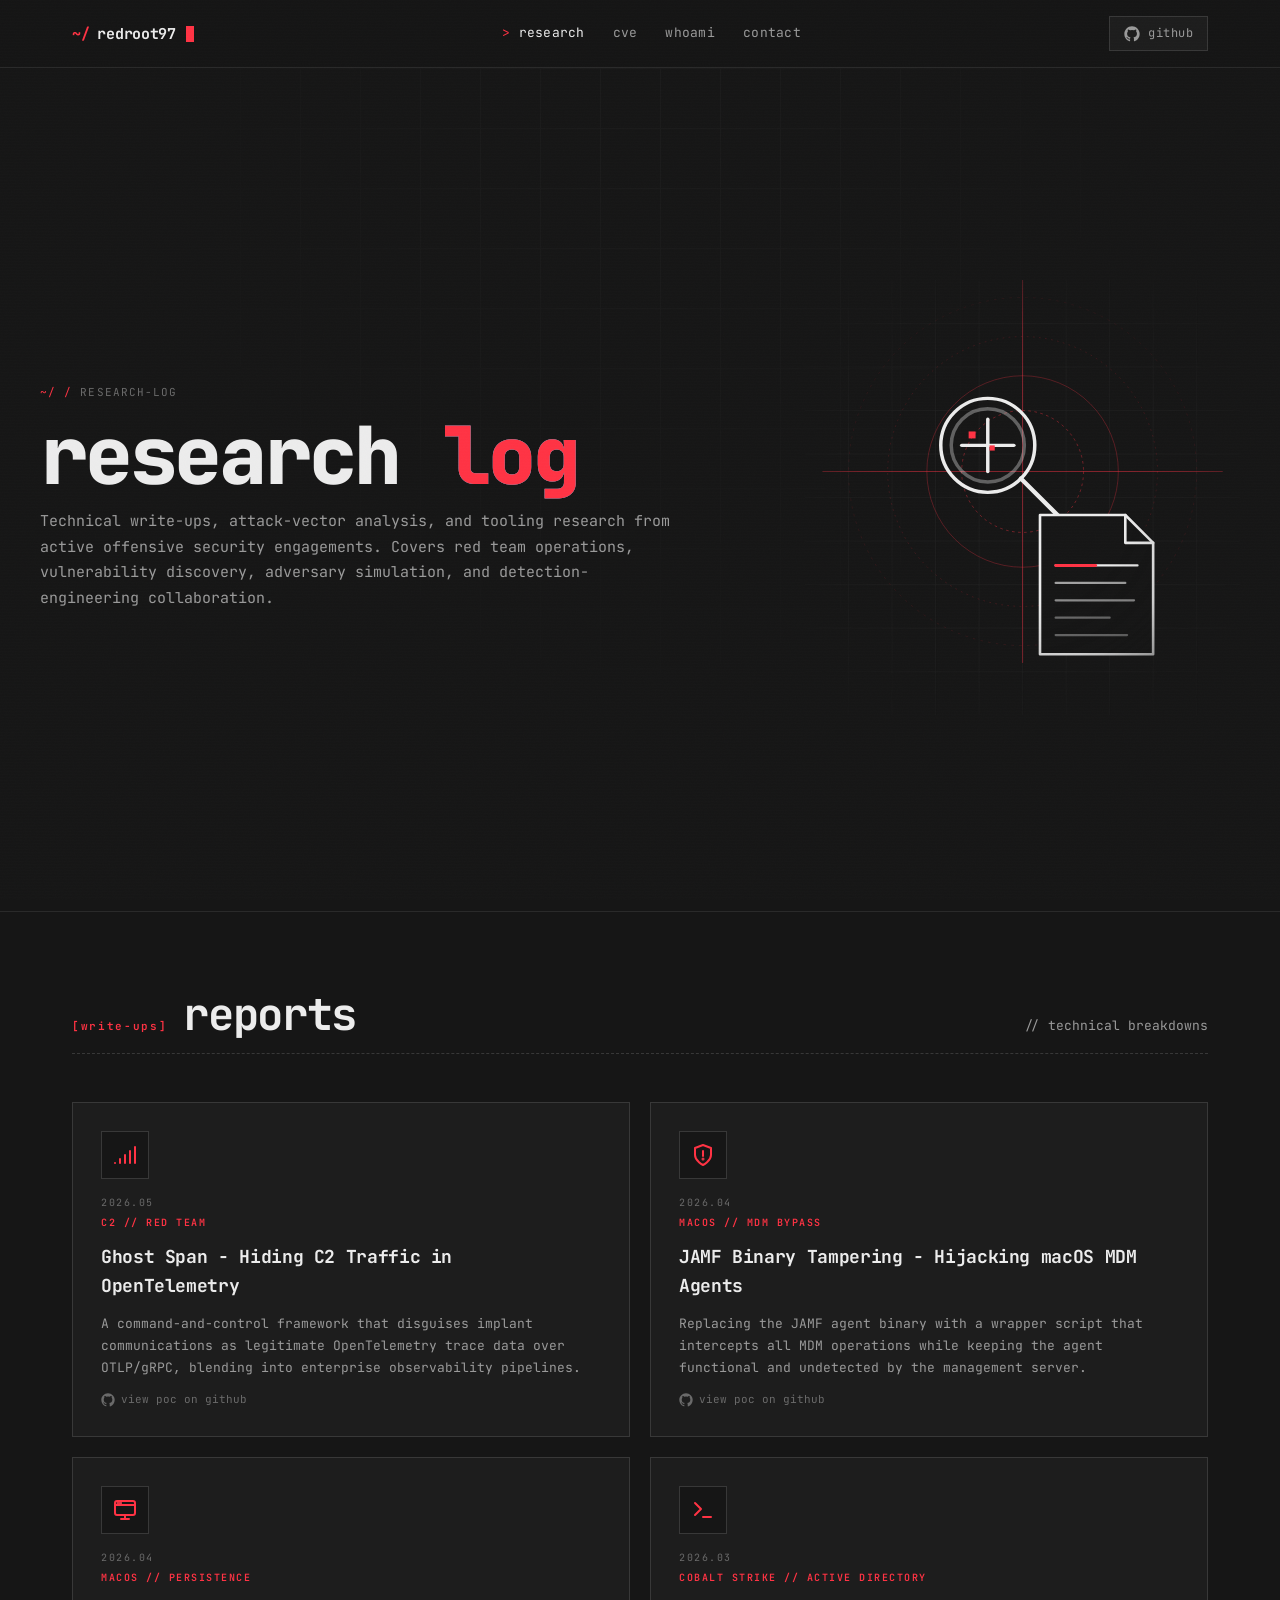
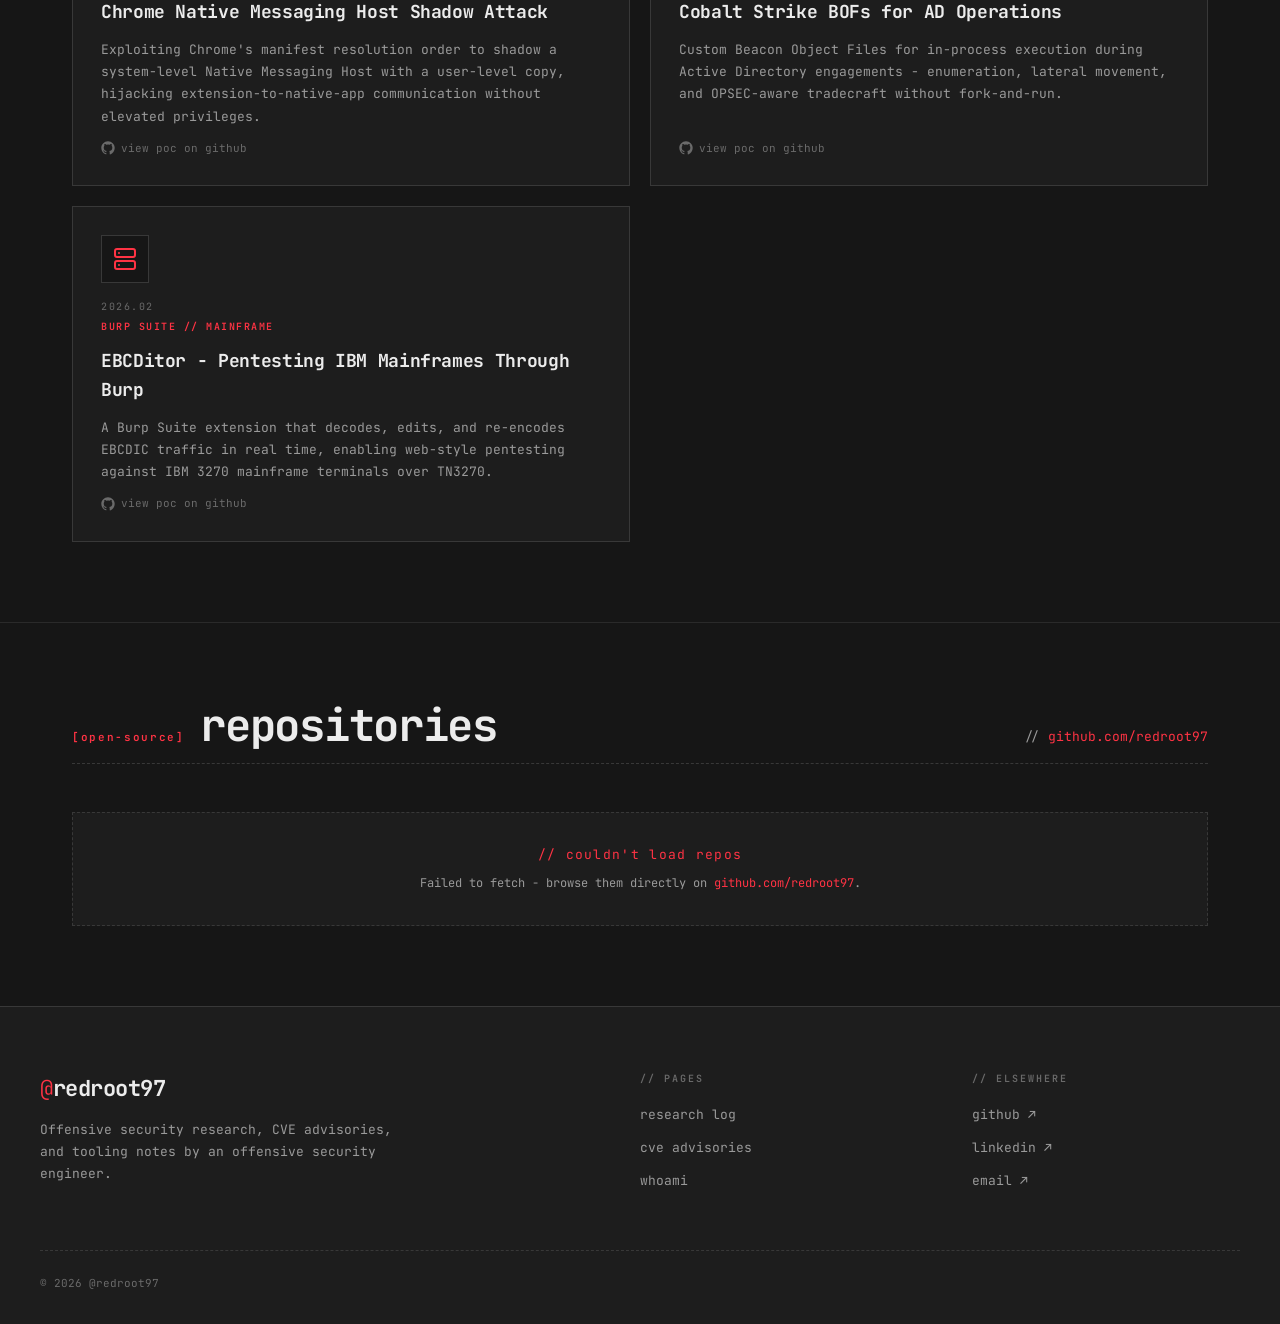
==== index.html @ 115f7398 "initial commit" ====
<!DOCTYPE html>
<html lang="en">
<head>
    <meta charset="UTF-8">
    <meta name="viewport" content="width=device-width, initial-scale=1.0">
    <meta name="description" content="Research log - offensive security write-ups, attack vectors, custom tools, and adversary-simulation notes by @redroot97.">
    <meta name="author" content="@redroot97">
    <meta property="og:title" content="@redroot97 // research log">
    <meta property="og:description" content="Offensive security research log - red team, AD, cloud, malware dev, tooling.">
    <meta property="og:type" content="website">
    <title>@redroot97 // research log</title>
    <link rel="stylesheet" href="css/style.css?v=20260514">
    <link rel="icon" type="image/svg+xml" href="data:image/svg+xml,<svg xmlns='http://www.w3.org/2000/svg' viewBox='0 0 100 100'><rect width='100' height='100' fill='%230a0a0a'/><text y='75' font-family='monospace' font-size='80' font-weight='800' fill='%23ff3344'>@</text></svg>">
</head>
<body>

<!-- NAV -->
<nav class="nav">
    <div class="nav-inner">
        <a href="index.html" class="nav-logo">
            <span class="prompt">~/</span>redroot97<span class="cursor"></span>
        </a>
        <ul class="nav-links">
            <li><a href="index.html" class="active">research</a></li>
            <li><a href="cves.html">cve</a></li>
            <li><a href="whoami.html">whoami</a></li>
            <li><a href="whoami.html#contact">contact</a></li>
        </ul>
        <a href="https://github.com/redroot97" target="_blank" rel="noopener" class="nav-github">
            <svg viewBox="0 0 24 24" width="16" height="16" fill="currentColor" aria-hidden="true"><path d="M12 .5C5.65.5.5 5.65.5 12c0 5.08 3.29 9.39 7.86 10.91.58.11.79-.25.79-.56 0-.27-.01-1.16-.02-2.11-3.2.7-3.88-1.36-3.88-1.36-.52-1.33-1.28-1.68-1.28-1.68-1.05-.72.08-.71.08-.71 1.16.08 1.77 1.19 1.77 1.19 1.03 1.77 2.71 1.26 3.37.96.1-.75.4-1.26.73-1.55-2.56-.29-5.25-1.28-5.25-5.7 0-1.26.45-2.29 1.19-3.1-.12-.29-.51-1.46.11-3.04 0 0 .97-.31 3.18 1.18a11 11 0 0 1 5.79 0c2.21-1.49 3.18-1.18 3.18-1.18.63 1.58.23 2.75.11 3.04.74.81 1.19 1.84 1.19 3.1 0 4.43-2.69 5.4-5.26 5.69.41.36.78 1.07.78 2.16 0 1.56-.01 2.81-.01 3.19 0 .31.21.68.8.56C20.21 21.39 23.5 17.08 23.5 12 23.5 5.65 18.35.5 12 .5z"/></svg>
            <span>github</span>
        </a>
    </div>
</nav>

<!-- HEADER -->
<div class="page-header page-header-split">
    <div class="page-header-grid-bg"></div>
    <div class="page-header-inner">
        <div class="page-header-text">
            <div class="page-breadcrumb">
                <a href="index.html">~/</a><span class="sep">/</span><span>research-log</span>
            </div>
            <h1 class="page-title">research <span class="glitch accent" data-text="log">log</span></h1>
            <p class="page-subtitle">
                Technical write-ups, attack-vector analysis, and tooling research from active offensive security engagements. Covers red team operations, vulnerability discovery, adversary simulation, and detection-engineering collaboration.
            </p>
        </div>

        <div class="research-art" aria-hidden="true">
            <svg class="research-art-svg" viewBox="0 0 500 500" preserveAspectRatio="xMidYMid meet" xmlns="http://www.w3.org/2000/svg">
                <g stroke="#383838" stroke-width="0.6" opacity="0.45">
                    <path d="M0 50 H500 M0 100 H500 M0 150 H500 M0 200 H500 M0 250 H500 M0 300 H500 M0 350 H500 M0 400 H500 M0 450 H500"/>
                    <path d="M50 0 V500 M100 0 V500 M150 0 V500 M200 0 V500 M250 0 V500 M300 0 V500 M350 0 V500 M400 0 V500 M450 0 V500"/>
                </g>

                <g transform="translate(250 220)">
                    <circle r="200" fill="none" stroke="#ff3344" stroke-opacity="0.14" stroke-width="0.9" stroke-dasharray="3 6"/>
                    <circle r="155" fill="none" stroke="#ff3344" stroke-opacity="0.22" stroke-width="0.9" stroke-dasharray="2 5"/>
                    <circle r="110" fill="none" stroke="#ff3344" stroke-opacity="0.36" stroke-width="0.9"/>
                    <circle r="70"  fill="none" stroke="#ff3344" stroke-opacity="0.5"  stroke-width="0.9" stroke-dasharray="3 4"/>

                    <line x1="-230" y1="0" x2="230" y2="0" stroke="#ff3344" stroke-opacity="0.55" stroke-width="1"/>
                    <line x1="0" y1="-220" x2="0" y2="220" stroke="#ff3344" stroke-opacity="0.55" stroke-width="1"/>
                </g>

                <g fill="none" stroke="#ececec" stroke-width="4" stroke-linecap="round" stroke-linejoin="round" transform="translate(150 130)">
                    <circle cx="60" cy="60" r="54"/>
                    <circle cx="60" cy="60" r="42" stroke-opacity="0.35"/>
                    <line x1="60" y1="30" x2="60" y2="90"/>
                    <line x1="30" y1="60" x2="90" y2="60"/>
                    <line x1="98" y1="98" x2="160" y2="160" stroke-width="5"/>
                    <g fill="#ff3344" stroke="none">
                        <rect x="38" y="44" width="8" height="8"/>
                        <rect x="62" y="60" width="6" height="6"/>
                    </g>
                </g>

                <g fill="#161616" stroke="#ececec" stroke-width="3" stroke-linejoin="round" stroke-linecap="round" transform="translate(270 270)">
                    <path d="M0 0 L0 160 L130 160 L130 32 L98 0 Z"/>
                    <path d="M98 0 L98 32 L130 32" fill="none"/>
                    <g stroke="#ececec" fill="none">
                        <line x1="18" y1="58" x2="112" y2="58" stroke-width="2.6"/>
                        <line x1="18" y1="78" x2="98" y2="78" stroke-width="2.6" stroke-opacity="0.65"/>
                        <line x1="18" y1="98" x2="108" y2="98" stroke-width="2.6" stroke-opacity="0.55"/>
                        <line x1="18" y1="118" x2="80" y2="118" stroke-width="2.6" stroke-opacity="0.4"/>
                        <line x1="18" y1="138" x2="100" y2="138" stroke-width="2.6" stroke-opacity="0.4"/>
                    </g>
                    <line x1="18" y1="58" x2="64" y2="58" stroke="#ff3344" stroke-width="3.2"/>
                </g>
            </svg>
        </div>
    </div>
</div>

<!-- REPORTS -->
<section>
    <div class="container">
        <div class="section-header">
            <span class="section-marker">[write-ups]</span>
            <h2 class="section-title">reports</h2>
            <span class="section-subtitle">// technical breakdowns</span>
        </div>

        <div class="research-cards" id="research-list">
            <!-- populated by js/research.js -->
        </div>
    </div>
</section>

<!-- OPEN SOURCE / REPOS -->
<section id="repos" style="border-bottom:none;">
    <div class="container">
        <div class="section-header">
            <span class="section-marker">[open-source]</span>
            <h2 class="section-title">repositories</h2>
            <span class="section-subtitle">// <a href="https://github.com/redroot97" target="_blank" rel="noopener" style="color:var(--accent);">github.com/redroot97</a></span>
        </div>

        <div class="grid grid-2" id="github-repos">
            <div class="repo-skeleton"></div>
            <div class="repo-skeleton"></div>
            <div class="repo-skeleton"></div>
            <div class="repo-skeleton"></div>
        </div>
    </div>
</section>

<!-- FOOTER -->
<footer>
    <div class="footer-inner">
        <div class="footer-brand">
            <h3><span class="at">@</span>redroot97</h3>
            <p>Offensive security research, CVE advisories, and tooling notes by an offensive security engineer.</p>
        </div>
        <div class="footer-col">
            <h4>// pages</h4>
            <ul>
                <li><a href="index.html">research log</a></li>
                <li><a href="cves.html">cve advisories</a></li>
                <li><a href="whoami.html">whoami</a></li>
            </ul>
        </div>
        <div class="footer-col">
            <h4>// elsewhere</h4>
            <ul>
                <li><a href="https://github.com/redroot97" target="_blank">github ↗</a></li>
                <li><a href="https://www.linkedin.com/in/redroot97" target="_blank">linkedin ↗</a></li>
                <li><a href="mailto:atredroot97@gmail.com">email ↗</a></li>
            </ul>
        </div>
    </div>
    <div class="footer-bottom">
        <div>© <span id="year"></span> @redroot97</div>
    </div>
</footer>

<script src="js/main.js"></script>
<script src="js/research.js"></script>
<script src="js/github.js"></script>
</body>
</html>
---- css/style.css ----
/* =========================================================
   @redroot97 - offensive security research lab
   Aesthetic: terminal brutalism, red phosphor, scanlines
   ========================================================= */

@import url('https://fonts.googleapis.com/css2?family=JetBrains+Mono:wght@300;400;500;600;700;800&family=Space+Mono:wght@400;700&family=VT323&display=swap');

:root {
    --bg: #161616;
    --bg-elevated: #1d1d1d;
    --bg-card: #232323;
    --border: #2a2a2a;
    --border-bright: #383838;
    --text: #ececec;
    --text-dim: #9a9a9a;
    --text-faint: #6a6a6a;
    --accent: #ff3344;
    --accent-soft: #c92a3a;
    --accent-glow: rgba(255, 51, 68, 0.4);
    --amber: #ffaa00;
    --green: #00ff88;
    --cyan: #00d9ff;
    --warning: #ffcc00;
    --critical: #ff0033;
    --high: #ff6633;
    --medium: #ffaa00;
    --low: #00cc66;
    --mono: 'JetBrains Mono', 'Space Mono', monospace;
    --display: 'VT323', monospace;
}

* {
    margin: 0;
    padding: 0;
    box-sizing: border-box;
}

html {
    scroll-behavior: smooth;
}

body {
    background: var(--bg);
    color: var(--text);
    font-family: var(--mono);
    font-size: 14px;
    line-height: 1.6;
    overflow-x: hidden;
    min-height: 100vh;
    position: relative;
}

/* CRT scanline overlay */
body::before {
    content: '';
    position: fixed;
    top: 0;
    left: 0;
    width: 100%;
    height: 100%;
    background: repeating-linear-gradient(
        0deg,
        rgba(0, 0, 0, 0) 0px,
        rgba(0, 0, 0, 0) 2px,
        rgba(255, 255, 255, 0.015) 3px,
        rgba(255, 255, 255, 0.015) 3px
    );
    pointer-events: none;
    z-index: 1000;
    mix-blend-mode: overlay;
}

/* Subtle noise/grain */
body::after {
    content: '';
    position: fixed;
    top: 0;
    left: 0;
    width: 100%;
    height: 100%;
    background-image: url("data:image/svg+xml,%3Csvg xmlns='http://www.w3.org/2000/svg' width='200' height='200'%3E%3Cfilter id='n'%3E%3CfeTurbulence type='fractalNoise' baseFrequency='0.85' numOctaves='4' stitchTiles='stitch'/%3E%3C/filter%3E%3Crect width='200' height='200' filter='url(%23n)' opacity='0.4'/%3E%3C/svg%3E");
    opacity: 0.04;
    pointer-events: none;
    z-index: 999;
}

a {
    color: var(--accent);
    text-decoration: none;
    transition: all 0.15s;
}

a:hover {
    color: var(--text);
    text-shadow: 0 0 10px var(--accent-glow);
}

/* =====================
   NAVIGATION
   ===================== */

.nav {
    position: sticky;
    top: 0;
    z-index: 100;
    background: rgba(22, 22, 22, 0.85);
    backdrop-filter: blur(12px);
    -webkit-backdrop-filter: blur(12px);
    border-bottom: 1px solid var(--border);
    padding: 0;
}

.nav-inner {
    max-width: 1200px;
    margin: 0 auto;
    padding: 16px 32px;
    display: flex;
    justify-content: space-between;
    align-items: center;
}

.nav-logo {
    font-family: var(--mono);
    font-weight: 700;
    font-size: 15px;
    letter-spacing: -0.02em;
    color: var(--text);
    display: flex;
    align-items: center;
    gap: 8px;
}

.nav-logo .prompt {
    color: var(--accent);
}

.nav-logo .cursor {
    display: inline-block;
    width: 8px;
    height: 16px;
    background: var(--accent);
    animation: blink 1s steps(2) infinite;
    margin-left: 2px;
    vertical-align: middle;
}

@keyframes blink {
    50% { opacity: 0; }
}

.nav-links {
    display: flex;
    gap: 28px;
    list-style: none;
    font-size: 13px;
}

.nav-links a {
    color: var(--text-dim);
    text-transform: lowercase;
    letter-spacing: 0.02em;
    position: relative;
    padding: 4px 0;
}

.nav-links a:hover,
.nav-links a.active {
    color: var(--text);
}

.nav-links a.active::before {
    content: '> ';
    color: var(--accent);
}

.nav-status {
    font-size: 11px;
    color: var(--text-faint);
    display: flex;
    align-items: center;
    gap: 6px;
}

.nav-github {
    display: inline-flex;
    align-items: center;
    gap: 8px;
    padding: 7px 14px;
    border: 1px solid var(--border-bright);
    background: var(--bg-elevated);
    color: var(--text-dim);
    font-family: var(--mono);
    font-size: 12px;
    letter-spacing: 0.04em;
    text-transform: lowercase;
    transition: all 0.15s;
}

.nav-github svg {
    transition: transform 0.2s;
}

.nav-github:hover {
    border-color: var(--accent);
    color: var(--text);
    background: var(--bg-card);
    box-shadow: 0 0 0 1px var(--accent), 0 0 18px var(--accent-glow);
    text-shadow: none;
}

.nav-github:hover svg {
    transform: rotate(-6deg) scale(1.05);
    color: var(--accent);
}

.status-dot {
    width: 6px;
    height: 6px;
    background: var(--green);
    border-radius: 50%;
    box-shadow: 0 0 8px var(--green);
    animation: pulse 2s infinite;
}

@keyframes pulse {
    0%, 100% { opacity: 1; }
    50% { opacity: 0.4; }
}

/* =====================
   LAYOUT
   ===================== */

.container {
    max-width: 1200px;
    margin: 0 auto;
    padding: 0 32px;
}

.container-narrow {
    max-width: 880px;
    margin: 0 auto;
    padding: 0 32px;
}

section {
    padding: 80px 0;
    border-bottom: 1px solid var(--border);
}

/* =====================
   HERO
   ===================== */

.hero {
    min-height: calc(100vh - 56px);
    display: flex;
    flex-direction: column;
    justify-content: center;
    position: relative;
    padding: 32px 32px 28px;
    border-bottom: 1px solid var(--border);
}

.hero-grid-bg {
    position: absolute;
    inset: 0;
    background-image:
        linear-gradient(var(--border) 1px, transparent 1px),
        linear-gradient(90deg, var(--border) 1px, transparent 1px);
    background-size: 60px 60px;
    opacity: 0.4;
    mask-image: radial-gradient(ellipse at center, black 30%, transparent 75%);
    -webkit-mask-image: radial-gradient(ellipse at center, black 30%, transparent 75%);
    pointer-events: none;
}

.hero-content {
    max-width: 1200px;
    margin: 0 auto;
    width: 100%;
    position: relative;
    z-index: 2;
}

.hero-meta {
    display: flex;
    gap: 16px;
    align-items: center;
    font-size: 11px;
    color: var(--text-faint);
    letter-spacing: 0.1em;
    text-transform: uppercase;
    margin-bottom: 32px;
}

.hero-meta-divider {
    width: 24px;
    height: 1px;
    background: var(--accent);
}

.hero-title {
    font-family: var(--mono);
    font-size: clamp(44px, 7.5vw, 96px);
    font-weight: 800;
    line-height: 0.95;
    letter-spacing: -0.04em;
    margin-bottom: 20px;
    color: var(--text);
    position: relative;
}

.hero-title .at {
    color: var(--accent);
    font-weight: 300;
}

.hero-title .glitch,
.page-title .glitch {
    position: relative;
    display: inline-block;
}

.hero-title .glitch::before,
.hero-title .glitch::after,
.page-title .glitch::before,
.page-title .glitch::after {
    content: attr(data-text);
    position: absolute;
    top: 0;
    left: 0;
    width: 100%;
    height: 100%;
}

.hero-title .glitch::before,
.page-title .glitch::before {
    color: var(--cyan);
    z-index: -1;
    animation: glitch-1 4s infinite;
}

.hero-title .glitch::after,
.page-title .glitch::after {
    color: var(--accent);
    z-index: -2;
    animation: glitch-2 4s infinite;
}

@keyframes glitch-1 {
    0%, 90%, 100% { transform: translate(0); opacity: 0; }
    92% { transform: translate(-2px, 1px); opacity: 0.7; }
    94% { transform: translate(2px, -1px); opacity: 0.7; }
    96% { transform: translate(-1px, -1px); opacity: 0.7; }
    98% { transform: translate(1px, 1px); opacity: 0.7; }
}

@keyframes glitch-2 {
    0%, 90%, 100% { transform: translate(0); opacity: 0; }
    93% { transform: translate(2px, -1px); opacity: 0.6; }
    95% { transform: translate(-2px, 1px); opacity: 0.6; }
    97% { transform: translate(1px, 2px); opacity: 0.6; }
}

.hero-subtitle {
    font-size: clamp(14px, 1.2vw, 16px);
    color: var(--text-dim);
    max-width: 620px;
    margin-bottom: 0;
    line-height: 1.65;
}

.hero-intro {
    display: grid;
    grid-template-columns: 1fr auto;
    gap: 40px;
    align-items: center;
    margin-bottom: 0;
}

.hero-intro-text {
    min-width: 0;
}

.hero-intro-text .hero-subtitle {
    margin-bottom: 0;
}

.hero-profile {
    display: flex;
    justify-content: flex-end;
    align-items: center;
}

.hero-profile-frame {
    position: relative;
    width: clamp(260px, 26vw, 340px);
    aspect-ratio: 2 / 3;
    background: transparent;
    overflow: visible;
    animation: profile-emerge 1.4s cubic-bezier(0.16, 1, 0.3, 1) both;
}

@keyframes profile-emerge {
    0%   { opacity: 0; transform: translateY(8px) scale(0.97); }
    100% { opacity: 1; transform: translateY(0)   scale(1); }
}

.hero-profile-svg {
    width: 100%;
    height: 100%;
    display: block;
    overflow: visible;
    filter: contrast(1.04) saturate(1.0);
}

.hero-subtitle .highlight {
    color: var(--text);
    background: linear-gradient(180deg, transparent 60%, var(--accent-glow) 60%);
    padding: 0 2px;
}

.hero-stats {
    display: grid;
    grid-template-columns: repeat(3, 1fr);
    gap: 0;
    border: 1px solid var(--border-bright);
    background: var(--bg-elevated);
    width: 100%;
    margin-top: 32px;
}

.hero-stat {
    padding: 14px 20px;
    border-right: 1px solid var(--border-bright);
}

.hero-stat:last-child {
    border-right: none;
}

.hero-stat-label {
    font-size: 10px;
    color: var(--text-faint);
    text-transform: uppercase;
    letter-spacing: 0.15em;
    margin-bottom: 8px;
}

.hero-stat-value {
    font-size: 24px;
    font-weight: 700;
    color: var(--text);
    line-height: 1;
}

.hero-stat-value .accent {
    color: var(--accent);
}

.hero-cta {
    display: flex;
    gap: 16px;
    margin-top: 48px;
    flex-wrap: wrap;
}

.btn {
    display: inline-flex;
    align-items: center;
    gap: 10px;
    padding: 14px 24px;
    border: 1px solid var(--border-bright);
    background: var(--bg-elevated);
    color: var(--text);
    font-family: var(--mono);
    font-size: 13px;
    font-weight: 500;
    text-transform: lowercase;
    letter-spacing: 0.02em;
    transition: all 0.2s;
    cursor: pointer;
}

.btn:hover {
    border-color: var(--accent);
    color: var(--text);
    background: var(--bg-card);
    box-shadow: 0 0 0 1px var(--accent), 0 0 24px var(--accent-glow);
    transform: translateY(-1px);
}

.btn-primary {
    background: var(--accent);
    color: var(--bg);
    border-color: var(--accent);
    font-weight: 600;
}

.btn-primary:hover {
    background: var(--text);
    color: var(--bg);
    border-color: var(--text);
}

.btn .arrow {
    transition: transform 0.2s;
}

.btn:hover .arrow {
    transform: translateX(4px);
}

/* =====================
   SECTION HEADERS
   ===================== */

.section-header {
    display: flex;
    align-items: baseline;
    gap: 16px;
    margin-bottom: 48px;
    padding-bottom: 16px;
    border-bottom: 1px dashed var(--border-bright);
}

.section-marker {
    font-family: var(--mono);
    font-size: 11px;
    color: var(--accent);
    letter-spacing: 0.15em;
    font-weight: 600;
}

.section-title {
    font-family: var(--mono);
    font-size: clamp(28px, 4vw, 44px);
    font-weight: 700;
    letter-spacing: -0.03em;
    color: var(--text);
    line-height: 1;
}

.section-subtitle {
    font-size: 13px;
    color: var(--text-dim);
    margin-left: auto;
    text-align: right;
}

/* =====================
   ABOUT / WHOAMI
   ===================== */

.whoami-grid {
    display: grid;
    grid-template-columns: 1fr 1fr;
    gap: 64px;
    align-items: start;
}

.whoami-text {
    font-size: 15px;
    line-height: 1.8;
    color: var(--text);
}

.whoami-text p {
    margin-bottom: 20px;
}

.whoami-text .accent {
    color: var(--accent);
}

.whoami-text strong {
    color: var(--text);
    font-weight: 600;
}

.terminal-card {
    background: var(--bg-elevated);
    border: 1px solid var(--border-bright);
    font-family: var(--mono);
    font-size: 13px;
    overflow: hidden;
}

.terminal-header {
    background: var(--bg-card);
    padding: 10px 16px;
    border-bottom: 1px solid var(--border-bright);
    display: flex;
    align-items: center;
    gap: 8px;
    font-size: 11px;
    color: var(--text-faint);
}

.terminal-dot {
    width: 10px;
    height: 10px;
    border-radius: 50%;
    background: var(--border-bright);
}

.terminal-dot.red { background: #ff5f56; }
.terminal-dot.yellow { background: #ffbd2e; }
.terminal-dot.green { background: #27c93f; }

.terminal-title {
    margin-left: 8px;
}

.terminal-body {
    padding: 20px;
    line-height: 1.8;
}

.terminal-line {
    color: var(--text);
    margin-bottom: 4px;
}

.terminal-line .prompt {
    color: var(--green);
}

.terminal-line .cmd {
    color: var(--cyan);
}

.terminal-line .output {
    color: var(--text-dim);
    padding-left: 0;
}

.terminal-line .key {
    color: var(--accent);
}

.terminal-line .val {
    color: var(--text);
}

.terminal-line-certs {
    white-space: nowrap;
    overflow: hidden;
    text-overflow: ellipsis;
    font-size: 12px;
    letter-spacing: -0.01em;
}

/* =====================
   CONTACT GRID + ICON PANEL
   ===================== */

.contact-grid {
    display: grid;
    grid-template-columns: minmax(0, 1fr) minmax(0, 1fr);
    gap: 24px;
    align-items: stretch;
}

.contact-grid > .terminal-card {
    display: flex;
    flex-direction: column;
}

.contact-grid > .terminal-card .terminal-body {
    flex: 1;
}

.contact-art {
    background: var(--bg-elevated);
    border: 1px solid var(--border-bright);
    padding: 12px;
    position: relative;
    overflow: hidden;
    display: flex;
    align-items: stretch;
    justify-content: stretch;
}

.contact-art::before {
    content: '';
    position: absolute;
    top: 0;
    left: 0;
    right: 0;
    height: 2px;
    background: linear-gradient(90deg, var(--accent), transparent);
    z-index: 2;
}

.contact-art-svg {
    width: 100%;
    height: 100%;
    display: block;
    min-height: 280px;
}

/* =====================
   CARDS / GRID
   ===================== */

.grid {
    display: grid;
    gap: 20px;
}

.grid-2 { grid-template-columns: repeat(2, 1fr); }
.grid-3 { grid-template-columns: repeat(3, 1fr); }

.card {
    background: var(--bg-elevated);
    border: 1px solid var(--border-bright);
    padding: 28px;
    transition: all 0.2s;
    position: relative;
    overflow: hidden;
    display: flex;
    flex-direction: column;
}

.card::before {
    content: '';
    position: absolute;
    top: 0;
    left: 0;
    height: 2px;
    width: 0;
    background: var(--accent);
    transition: width 0.3s;
}

.card:hover {
    border-color: var(--border-bright);
    background: var(--bg-card);
    transform: translateY(-2px);
}

.card:hover::before {
    width: 100%;
}

.card-tag {
    font-size: 10px;
    color: var(--accent);
    letter-spacing: 0.15em;
    text-transform: uppercase;
    font-weight: 600;
    margin-bottom: 12px;
}

.card-title {
    font-size: 18px;
    font-weight: 700;
    color: var(--text);
    margin-bottom: 12px;
    letter-spacing: -0.02em;
}

.card-desc {
    font-size: 13px;
    color: var(--text-dim);
    line-height: 1.7;
}

.card-meta {
    margin-top: auto;
    padding-top: 16px;
    border-top: 1px dashed var(--border-bright);
    display: flex;
    flex-wrap: wrap;
    gap: 6px 14px;
    font-size: 11px;
    color: var(--text-faint);
}

.card-desc {
    flex: 1;
}

/* =====================
   EXPERIENCE / TIMELINE
   ===================== */

.timeline {
    position: relative;
    padding-left: 32px;
}

.timeline::before {
    content: '';
    position: absolute;
    left: 8px;
    top: 8px;
    bottom: 8px;
    width: 1px;
    background: var(--border-bright);
}

.timeline-item {
    position: relative;
    padding-bottom: 48px;
}

.timeline-item:last-child {
    padding-bottom: 0;
}

.timeline-item::before {
    content: '';
    position: absolute;
    left: -32px;
    top: 6px;
    width: 16px;
    height: 16px;
    border: 2px solid var(--accent);
    background: var(--bg);
    border-radius: 50%;
    z-index: 2;
}

.timeline-item.current::before {
    background: var(--accent);
    box-shadow: 0 0 0 4px rgba(255, 51, 68, 0.2), 0 0 16px var(--accent-glow);
    animation: pulse-ring 2s infinite;
}

@keyframes pulse-ring {
    0%, 100% { box-shadow: 0 0 0 4px rgba(255, 51, 68, 0.2), 0 0 16px var(--accent-glow); }
    50% { box-shadow: 0 0 0 8px rgba(255, 51, 68, 0.1), 0 0 24px var(--accent-glow); }
}

.timeline-date {
    font-size: 11px;
    color: var(--text-faint);
    text-transform: uppercase;
    letter-spacing: 0.15em;
    margin-bottom: 6px;
}

.timeline-role {
    font-size: 20px;
    font-weight: 700;
    color: var(--text);
    margin-bottom: 4px;
    letter-spacing: -0.02em;
}

.timeline-company {
    font-size: 13px;
    color: var(--accent);
    margin-bottom: 16px;
    font-weight: 500;
}

.timeline-desc {
    font-size: 14px;
    color: var(--text-dim);
    line-height: 1.7;
}

.timeline-desc ul {
    list-style: none;
    padding: 0;
}

.timeline-desc li {
    padding-left: 16px;
    position: relative;
    margin-bottom: 8px;
}

.timeline-desc li::before {
    content: '▸';
    position: absolute;
    left: 0;
    color: var(--accent);
}

/* =====================
   SKILLS / TAGS
   ===================== */

.tag-cloud {
    display: flex;
    flex-wrap: wrap;
    gap: 8px;
    margin-top: 24px;
}

.tag {
    display: inline-block;
    padding: 6px 12px;
    border: 1px solid var(--border-bright);
    background: var(--bg-elevated);
    font-size: 11px;
    font-family: var(--mono);
    color: var(--text-dim);
    letter-spacing: 0.02em;
    transition: all 0.15s;
}

.tag:hover {
    border-color: var(--accent);
    color: var(--text);
    background: var(--bg-card);
}

.tag.cert {
    color: var(--amber);
    border-color: rgba(255, 170, 0, 0.3);
}

.tag.cert:hover {
    background: rgba(255, 170, 0, 0.08);
    border-color: var(--amber);
    color: var(--amber);
}

/* =====================
   CVE TABLE
   ===================== */

.cve-table {
    width: 100%;
    border-collapse: collapse;
    background: var(--bg-elevated);
    border: 1px solid var(--border-bright);
    font-family: var(--mono);
    font-size: 13px;
}

.cve-table th {
    text-align: left;
    padding: 14px 20px;
    background: var(--bg-card);
    border-bottom: 1px solid var(--border-bright);
    font-size: 10px;
    text-transform: uppercase;
    letter-spacing: 0.15em;
    color: var(--text-faint);
    font-weight: 600;
}

.cve-table td {
    padding: 18px 20px;
    border-bottom: 1px solid var(--border);
    vertical-align: top;
}

.cve-table tr:last-child td {
    border-bottom: none;
}

.cve-table tr:hover td {
    background: rgba(255, 51, 68, 0.03);
}

.cve-id {
    font-weight: 700;
    color: var(--accent);
    letter-spacing: 0.02em;
}

.cve-id a {
    color: inherit;
    border-bottom: 1px dashed transparent;
}

.cve-id a:hover {
    border-bottom-color: var(--accent);
}

.cve-product {
    color: var(--text);
    font-weight: 500;
}

.cve-vendor {
    color: var(--text-dim);
    font-size: 11px;
    margin-top: 2px;
}

.cve-type {
    color: var(--cyan);
    font-size: 11px;
}

.severity {
    display: inline-block;
    padding: 4px 8px;
    font-size: 10px;
    font-weight: 700;
    letter-spacing: 0.1em;
    text-transform: uppercase;
    border: 1px solid;
}

.severity.critical {
    color: var(--critical);
    border-color: var(--critical);
    background: rgba(255, 0, 51, 0.08);
}

.severity.high {
    color: var(--high);
    border-color: var(--high);
    background: rgba(255, 102, 51, 0.08);
}

.severity.medium {
    color: var(--medium);
    border-color: var(--medium);
    background: rgba(255, 170, 0, 0.08);
}

.severity.low {
    color: var(--low);
    border-color: var(--low);
    background: rgba(0, 204, 102, 0.08);
}

.cve-status {
    font-size: 11px;
    color: var(--text-dim);
    text-transform: uppercase;
    letter-spacing: 0.1em;
}

.cve-status.reserved { color: var(--amber); }
.cve-status.published { color: var(--green); }
.cve-status.disclosed { color: var(--green); }

/* CVE Summary panel */
.cve-summary {
    display: grid;
    grid-template-columns: repeat(3, 1fr);
    gap: 0;
    margin-bottom: 32px;
    border: 1px solid var(--border-bright);
    background: var(--bg-elevated);
}

.cve-summary-inline {
    margin-top: 32px;
    margin-bottom: 0;
    max-width: 640px;
}

.cve-summary-item {
    padding: 24px;
    border-right: 1px solid var(--border-bright);
    text-align: center;
}

.cve-summary-item:last-child {
    border-right: none;
}

.cve-summary-value {
    font-size: 36px;
    font-weight: 700;
    color: var(--text);
    line-height: 1;
    margin-bottom: 8px;
    font-family: var(--mono);
}

.cve-summary-value.critical { color: var(--critical); }
.cve-summary-value.high { color: var(--high); }
.cve-summary-value.accent { color: var(--accent); }

.cve-summary-label {
    font-size: 10px;
    color: var(--text-faint);
    text-transform: uppercase;
    letter-spacing: 0.15em;
}

.cve-summary-label-mixed {
    text-transform: none;
    letter-spacing: 0.05em;
    font-size: 11px;
}

.hero-stat-label-mixed {
    text-transform: none !important;
    letter-spacing: 0.05em !important;
    font-size: 11px !important;
}

/* =====================
   RESEARCH POSTS
   ===================== */

.research-list {
    display: grid;
    gap: 0;
    border-top: 1px solid var(--border);
}

.research-item {
    display: grid;
    grid-template-columns: 140px 1fr auto;
    gap: 32px;
    padding: 28px 0;
    border-bottom: 1px solid var(--border);
    align-items: start;
    transition: all 0.2s;
    cursor: pointer;
    position: relative;
}

.research-item:hover {
    padding-left: 16px;
    background: linear-gradient(90deg, rgba(255, 51, 68, 0.04) 0%, transparent 100%);
}

.research-item:hover::before {
    content: '▸';
    position: absolute;
    left: 0;
    top: 30px;
    color: var(--accent);
}

.research-date {
    font-size: 11px;
    color: var(--text-faint);
    text-transform: uppercase;
    letter-spacing: 0.15em;
    padding-top: 4px;
}

.research-content {
    min-width: 0;
}

.research-tag {
    font-size: 10px;
    color: var(--accent);
    letter-spacing: 0.15em;
    text-transform: uppercase;
    font-weight: 600;
    margin-bottom: 6px;
}

.research-title {
    font-size: 20px;
    font-weight: 700;
    color: var(--text);
    margin-bottom: 8px;
    letter-spacing: -0.02em;
    line-height: 1.3;
}

.research-excerpt {
    font-size: 13px;
    color: var(--text-dim);
    line-height: 1.6;
}

.research-arrow {
    color: var(--text-faint);
    font-size: 18px;
    transition: all 0.2s;
}

.research-item:hover .research-arrow {
    color: var(--accent);
    transform: translateX(4px);
}

/* =====================
   FOOTER
   ===================== */

footer {
    padding: 64px 32px 32px;
    border-top: 1px solid var(--border-bright);
    background: var(--bg-elevated);
}

.footer-inner {
    max-width: 1200px;
    margin: 0 auto;
    display: grid;
    grid-template-columns: 2fr 1fr 1fr;
    gap: 64px;
    margin-bottom: 48px;
}

.footer-brand h3 {
    font-size: 22px;
    font-weight: 700;
    letter-spacing: -0.02em;
    margin-bottom: 12px;
}

.footer-brand h3 .at {
    color: var(--accent);
    font-weight: 300;
}

.footer-brand p {
    color: var(--text-dim);
    font-size: 13px;
    max-width: 360px;
    line-height: 1.7;
}

.footer-col h4 {
    font-size: 10px;
    color: var(--text-faint);
    text-transform: uppercase;
    letter-spacing: 0.2em;
    margin-bottom: 16px;
    font-weight: 600;
}

.footer-col ul {
    list-style: none;
}

.footer-col li {
    margin-bottom: 10px;
}

.footer-col a {
    color: var(--text-dim);
    font-size: 13px;
}

.footer-col a:hover {
    color: var(--accent);
}

.footer-bottom {
    max-width: 1200px;
    margin: 0 auto;
    padding-top: 24px;
    border-top: 1px dashed var(--border-bright);
    display: flex;
    justify-content: space-between;
    align-items: center;
    font-size: 11px;
    color: var(--text-faint);
}

.footer-pgp {
    font-family: var(--mono);
}

/* =====================
   UTILITY / RESPONSIVE
   ===================== */

.text-accent { color: var(--accent); }
.text-dim { color: var(--text-dim); }
.text-faint { color: var(--text-faint); }
.mono { font-family: var(--mono); }

.hero-headline-row {
    display: flex;
    align-items: center;
    gap: 24px;
    flex-wrap: wrap;
    margin-bottom: 18px;
}

.role-badge {
    display: inline-flex;
    align-items: center;
    gap: 8px;
    padding: 8px 14px;
    border: 1px solid var(--border-bright);
    background: var(--bg-elevated);
    font-size: 11px;
    color: var(--text-dim);
    letter-spacing: 0.1em;
    text-transform: uppercase;
}

.role-badge .dot {
    width: 6px;
    height: 6px;
    background: var(--green);
    border-radius: 50%;
    box-shadow: 0 0 8px var(--green);
}

/* page-specific */
.page-header {
    padding: 100px 32px 60px;
    border-bottom: 1px solid var(--border);
    position: relative;
}

.page-header-split {
    min-height: calc(100vh - 56px);
    display: flex;
    align-items: center;
    padding: 56px 32px 40px;
}

.page-header-cve {
    min-height: calc(100vh - 56px);
    padding: 56px 32px 48px;
}

.research-filters {
    padding: 28px 0;
    border-bottom: 1px solid var(--border);
}

.research-filters-row {
    display: flex;
    gap: 8px;
    flex-wrap: wrap;
    align-items: center;
}

.research-filters-label {
    font-size: 11px;
    color: var(--text-faint);
    text-transform: uppercase;
    letter-spacing: 0.15em;
    margin-right: 8px;
}

.page-header-grid-bg {
    position: absolute;
    inset: 0;
    background-image:
        linear-gradient(var(--border) 1px, transparent 1px),
        linear-gradient(90deg, var(--border) 1px, transparent 1px);
    background-size: 60px 60px;
    opacity: 0.3;
    mask-image: radial-gradient(ellipse at top, black 0%, transparent 60%);
    -webkit-mask-image: radial-gradient(ellipse at top, black 0%, transparent 60%);
    pointer-events: none;
}

.page-header-inner {
    max-width: 1200px;
    margin: 0 auto;
    position: relative;
    z-index: 2;
}

.page-header-split .page-header-inner {
    display: grid;
    grid-template-columns: 1fr auto;
    gap: 48px;
    align-items: center;
    width: 100%;
}

.page-header-split .page-header-text {
    min-width: 0;
}

.research-art {
    display: flex;
    align-items: center;
    justify-content: center;
    align-self: stretch;
    width: clamp(320px, 34vw, 440px);
    pointer-events: none;
}

.research-art-svg {
    width: 100%;
    height: auto;
    display: block;
    overflow: visible;
    animation: profile-emerge 1.4s cubic-bezier(0.16, 1, 0.3, 1) both;
    -webkit-mask-image: radial-gradient(ellipse 70% 70% at 50% 50%, #000 35%, rgba(0,0,0,0.85) 55%, rgba(0,0,0,0.45) 75%, transparent 100%);
            mask-image: radial-gradient(ellipse 70% 70% at 50% 50%, #000 35%, rgba(0,0,0,0.85) 55%, rgba(0,0,0,0.45) 75%, transparent 100%);
}

.research-empty {
    padding: 64px 32px;
    text-align: center;
    border: 1px dashed var(--border-bright);
    background: var(--bg-elevated);
    margin-top: 8px;
}

.research-empty-marker {
    font-family: var(--mono);
    font-size: 11px;
    color: var(--accent);
    letter-spacing: 0.18em;
    text-transform: uppercase;
    margin-bottom: 14px;
}

.research-empty-title {
    font-size: 18px;
    color: var(--text);
    font-weight: 600;
    letter-spacing: -0.01em;
    margin-bottom: 10px;
}

.research-empty-desc {
    font-size: 13px;
    color: var(--text-dim);
    max-width: 480px;
    margin: 0 auto;
    line-height: 1.7;
}

/* =====================
   GITHUB REPO CARDS
   ===================== */

.repo-card {
    text-decoration: none;
    color: var(--text);
    cursor: pointer;
}

.repo-card:hover {
    color: var(--text);
    text-shadow: none;
}

.repo-card-header {
    display: flex;
    justify-content: space-between;
    align-items: flex-start;
    margin-bottom: 4px;
}

.repo-card-tag {
    font-size: 10px;
    color: var(--accent);
    letter-spacing: 0.15em;
    text-transform: uppercase;
    font-weight: 600;
}

.repo-card-arrow {
    font-size: 18px;
    color: var(--text-faint);
    line-height: 1;
    transition: color 0.18s, transform 0.18s;
}

.repo-card:hover .repo-card-arrow {
    color: var(--accent);
    transform: translate(2px, -2px);
}

.repo-card-title {
    margin-bottom: 10px;
    font-family: var(--mono);
    color: var(--text);
}

.repo-card:hover .repo-card-title {
    color: var(--accent);
}

.repo-card-desc {
    margin-bottom: 14px;
}

.repo-card-footer {
    display: flex;
    flex-wrap: wrap;
    align-items: center;
    gap: 14px;
    margin-top: auto;
    padding-top: 14px;
    border-top: 1px dashed var(--border-bright);
    font-size: 11px;
    color: var(--text-faint);
}

.repo-lang {
    display: inline-flex;
    align-items: center;
    gap: 6px;
    color: var(--text-dim);
}

.repo-lang-dot {
    width: 9px;
    height: 9px;
    border-radius: 50%;
    display: inline-block;
}

.repo-stat {
    color: var(--text-dim);
    font-family: var(--mono);
}

.repo-updated {
    margin-left: auto;
    color: var(--text-faint);
    font-family: var(--mono);
}

/* skeleton placeholder shown until the API responds */
.repo-skeleton {
    background: var(--bg-elevated);
    border: 1px solid var(--border-bright);
    padding: 28px;
    min-height: 200px;
    position: relative;
    overflow: hidden;
}

.repo-skeleton::after {
    content: '';
    position: absolute;
    inset: 0;
    background: linear-gradient(90deg, transparent, rgba(255, 51, 68, 0.06), transparent);
    animation: repo-shimmer 1.6s infinite;
}

@keyframes repo-shimmer {
    0%   { transform: translateX(-100%); }
    100% { transform: translateX(100%); }
}

.repo-error {
    grid-column: 1 / -1;
    padding: 32px;
    border: 1px dashed var(--border-bright);
    background: var(--bg-elevated);
    text-align: center;
}

.repo-error-title {
    font-family: var(--mono);
    font-size: 13px;
    color: var(--accent);
    letter-spacing: 0.1em;
    margin-bottom: 8px;
}

.repo-error-desc {
    font-size: 12px;
    color: var(--text-dim);
}

.page-breadcrumb {
    font-size: 11px;
    color: var(--text-faint);
    margin-bottom: 16px;
    letter-spacing: 0.1em;
    text-transform: uppercase;
}

.page-breadcrumb .sep {
    color: var(--accent);
    margin: 0 8px;
}

.page-title {
    font-family: var(--mono);
    font-size: clamp(40px, 7vw, 80px);
    font-weight: 800;
    letter-spacing: -0.04em;
    line-height: 0.95;
    margin-bottom: 16px;
}

.page-title .accent {
    color: var(--accent);
}

.whoami-title {
    margin-bottom: 20px;
}

.whoami-title .at-white {
    color: var(--text);
    font-weight: 300;
}

.whoami-title .redroot-red {
    color: var(--accent);
}

.whoami-hero .hero-content {
    padding-top: 24px;
}

.whoami-breadcrumb {
    margin-bottom: 16px;
}

.contact-section {
    min-height: calc(100vh - 56px);
    display: flex;
    flex-direction: column;
    justify-content: center;
}

.contact-section .container {
    width: 100%;
}

.contact-section .contact-grid {
    align-items: center;
}

.contact-section .research-art {
    width: 100%;
    max-width: 460px;
    margin-left: auto;
}

.page-subtitle {
    font-size: 15px;
    color: var(--text-dim);
    max-width: 640px;
    line-height: 1.7;
}

/* =====================
   RESEARCH CARDS (icon grid)
   ===================== */

.research-cards {
    display: grid;
    grid-template-columns: repeat(2, 1fr);
    gap: 20px;
}

.research-card {
    display: flex;
    flex-direction: column;
    text-decoration: none;
    color: var(--text);
    cursor: pointer;
}

.research-card:hover {
    color: var(--text);
    text-shadow: none;
}

.research-card .card-icon {
    width: 48px;
    height: 48px;
    margin-bottom: 16px;
    display: flex;
    align-items: center;
    justify-content: center;
    border: 1px solid var(--border-bright);
    background: var(--bg);
}

.research-card .card-icon svg {
    width: 24px;
    height: 24px;
    stroke: var(--accent);
    fill: none;
    stroke-width: 2;
    stroke-linecap: round;
    stroke-linejoin: round;
}

.research-card:hover .card-icon {
    border-color: var(--accent);
    box-shadow: 0 0 12px var(--accent-glow);
}

.research-card .card-date {
    font-size: 10px;
    color: var(--text-faint);
    letter-spacing: 0.15em;
    text-transform: uppercase;
    margin-bottom: 4px;
}

.research-card .card-repo-link {
    display: inline-flex;
    align-items: center;
    gap: 6px;
    font-size: 11px;
    color: var(--text-faint);
    margin-top: auto;
    padding-top: 12px;
}

.research-card:hover .card-repo-link {
    color: var(--accent);
}

/* =====================
   WRITE-UP PAGES
   ===================== */

.writeup-body {
    max-width: 820px;
    margin: 0 auto;
    padding: 64px 32px 80px;
}

.writeup-meta {
    display: flex;
    gap: 16px;
    align-items: center;
    margin-bottom: 48px;
    padding-bottom: 20px;
    border-bottom: 1px dashed var(--border-bright);
    font-size: 11px;
    color: var(--text-faint);
    letter-spacing: 0.1em;
    text-transform: uppercase;
    flex-wrap: wrap;
}

.writeup-meta .meta-tag {
    padding: 4px 10px;
    border: 1px solid var(--accent);
    color: var(--accent);
    font-weight: 600;
}

.writeup-meta .meta-sep {
    width: 16px;
    height: 1px;
    background: var(--border-bright);
}

.writeup-body h2 {
    font-family: var(--mono);
    font-size: 22px;
    font-weight: 700;
    color: var(--text);
    letter-spacing: -0.02em;
    margin: 48px 0 16px;
    padding-bottom: 10px;
    border-bottom: 1px solid var(--border);
}

.writeup-body h2:first-of-type {
    margin-top: 0;
}

.writeup-body h3 {
    font-family: var(--mono);
    font-size: 16px;
    font-weight: 600;
    color: var(--text);
    margin: 32px 0 12px;
}

.writeup-body p {
    font-size: 15px;
    color: var(--text-dim);
    line-height: 1.8;
    margin-bottom: 20px;
}

.writeup-body p strong {
    color: var(--text);
    font-weight: 600;
}

.writeup-body ul, .writeup-body ol {
    padding-left: 0;
    list-style: none;
    margin-bottom: 20px;
}

.writeup-body li {
    font-size: 14px;
    color: var(--text-dim);
    line-height: 1.8;
    padding-left: 20px;
    position: relative;
    margin-bottom: 6px;
}

.writeup-body ul li::before {
    content: '>';
    position: absolute;
    left: 0;
    color: var(--accent);
    font-weight: 700;
}

.writeup-body ol {
    counter-reset: step;
}

.writeup-body ol li {
    counter-increment: step;
}

.writeup-body ol li::before {
    content: counter(step) '.';
    position: absolute;
    left: 0;
    color: var(--accent);
    font-weight: 700;
    font-size: 13px;
}

.writeup-body pre {
    background: var(--bg-elevated);
    border: 1px solid var(--border-bright);
    padding: 20px;
    margin-bottom: 24px;
    overflow-x: auto;
    font-family: var(--mono);
    font-size: 13px;
    line-height: 1.7;
    color: var(--text);
}

.writeup-body code {
    font-family: var(--mono);
    font-size: 13px;
    color: var(--accent);
    background: var(--bg-elevated);
    padding: 2px 6px;
    border: 1px solid var(--border);
}

.writeup-body pre code {
    background: none;
    border: none;
    padding: 0;
    color: var(--text);
}

.writeup-body .callout {
    border-left: 3px solid var(--accent);
    padding: 16px 20px;
    background: var(--bg-elevated);
    margin-bottom: 24px;
    font-size: 14px;
    color: var(--text-dim);
    line-height: 1.7;
}

.writeup-body .callout strong {
    color: var(--accent);
}

.writeup-body .diagram {
    background: var(--bg-elevated);
    border: 1px solid var(--border-bright);
    padding: 24px;
    margin-bottom: 24px;
    font-family: var(--mono);
    font-size: 13px;
    line-height: 1.6;
    color: var(--text-dim);
    overflow-x: auto;
    white-space: pre;
}

.writeup-body .diagram .hl {
    color: var(--accent);
    font-weight: 600;
}

.writeup-repo-link {
    display: inline-flex;
    align-items: center;
    gap: 10px;
    padding: 14px 24px;
    border: 1px solid var(--border-bright);
    background: var(--bg-elevated);
    color: var(--text);
    font-family: var(--mono);
    font-size: 13px;
    font-weight: 500;
    transition: all 0.2s;
    margin-top: 32px;
}

.writeup-repo-link:hover {
    border-color: var(--accent);
    color: var(--text);
    box-shadow: 0 0 0 1px var(--accent), 0 0 24px var(--accent-glow);
}

.writeup-repo-link svg {
    width: 16px;
    height: 16px;
    fill: currentColor;
}

@media (max-width: 900px) {
    .nav-inner { padding: 14px 20px; }
    .nav-links { display: none; }
    .container, .container-narrow { padding: 0 20px; }
    .hero { padding: 40px 20px; }
    .hero-intro { grid-template-columns: 1fr; gap: 24px; justify-items: start; }
    .hero-profile { justify-content: center; width: 100%; }
    .hero-profile-frame { width: 260px; height: auto; }
    .hero-stats { grid-template-columns: repeat(3, 1fr); }
    .hero-stat { padding: 16px 14px; }
    .whoami-grid { grid-template-columns: 1fr; gap: 32px; }
    .contact-grid { grid-template-columns: 1fr; gap: 20px; }
    .grid-2, .grid-3 { grid-template-columns: 1fr; }
    .footer-inner { grid-template-columns: 1fr; gap: 32px; }
    .cve-summary { grid-template-columns: repeat(3, 1fr); }
    .cve-summary-item { padding: 16px 12px; }
    .cve-summary-value { font-size: 28px; }
    .cve-summary-label { font-size: 9px; }
    section { padding: 56px 0; }
    .page-header { padding: 60px 20px 40px; }
    .page-header-split { min-height: 0; padding: 40px 20px 32px; }
    .page-header-cve { min-height: 0; padding: 40px 20px 32px; }
    .page-header-split .page-header-inner { grid-template-columns: 1fr; gap: 32px; }
    .research-art { width: clamp(200px, 60vw, 260px); margin: 0 auto; }
    .research-filters { padding: 20px 0; }
    .research-item { grid-template-columns: 1fr; gap: 8px; }
    .research-arrow { display: none; }
    .cve-table { font-size: 11px; }
    .cve-table th, .cve-table td { padding: 12px 10px; }
    .section-header { flex-wrap: wrap; }
    .section-subtitle { margin-left: 0; text-align: left; width: 100%; }
    .research-cards { grid-template-columns: 1fr; }
    .writeup-body { padding: 40px 20px 60px; }
}
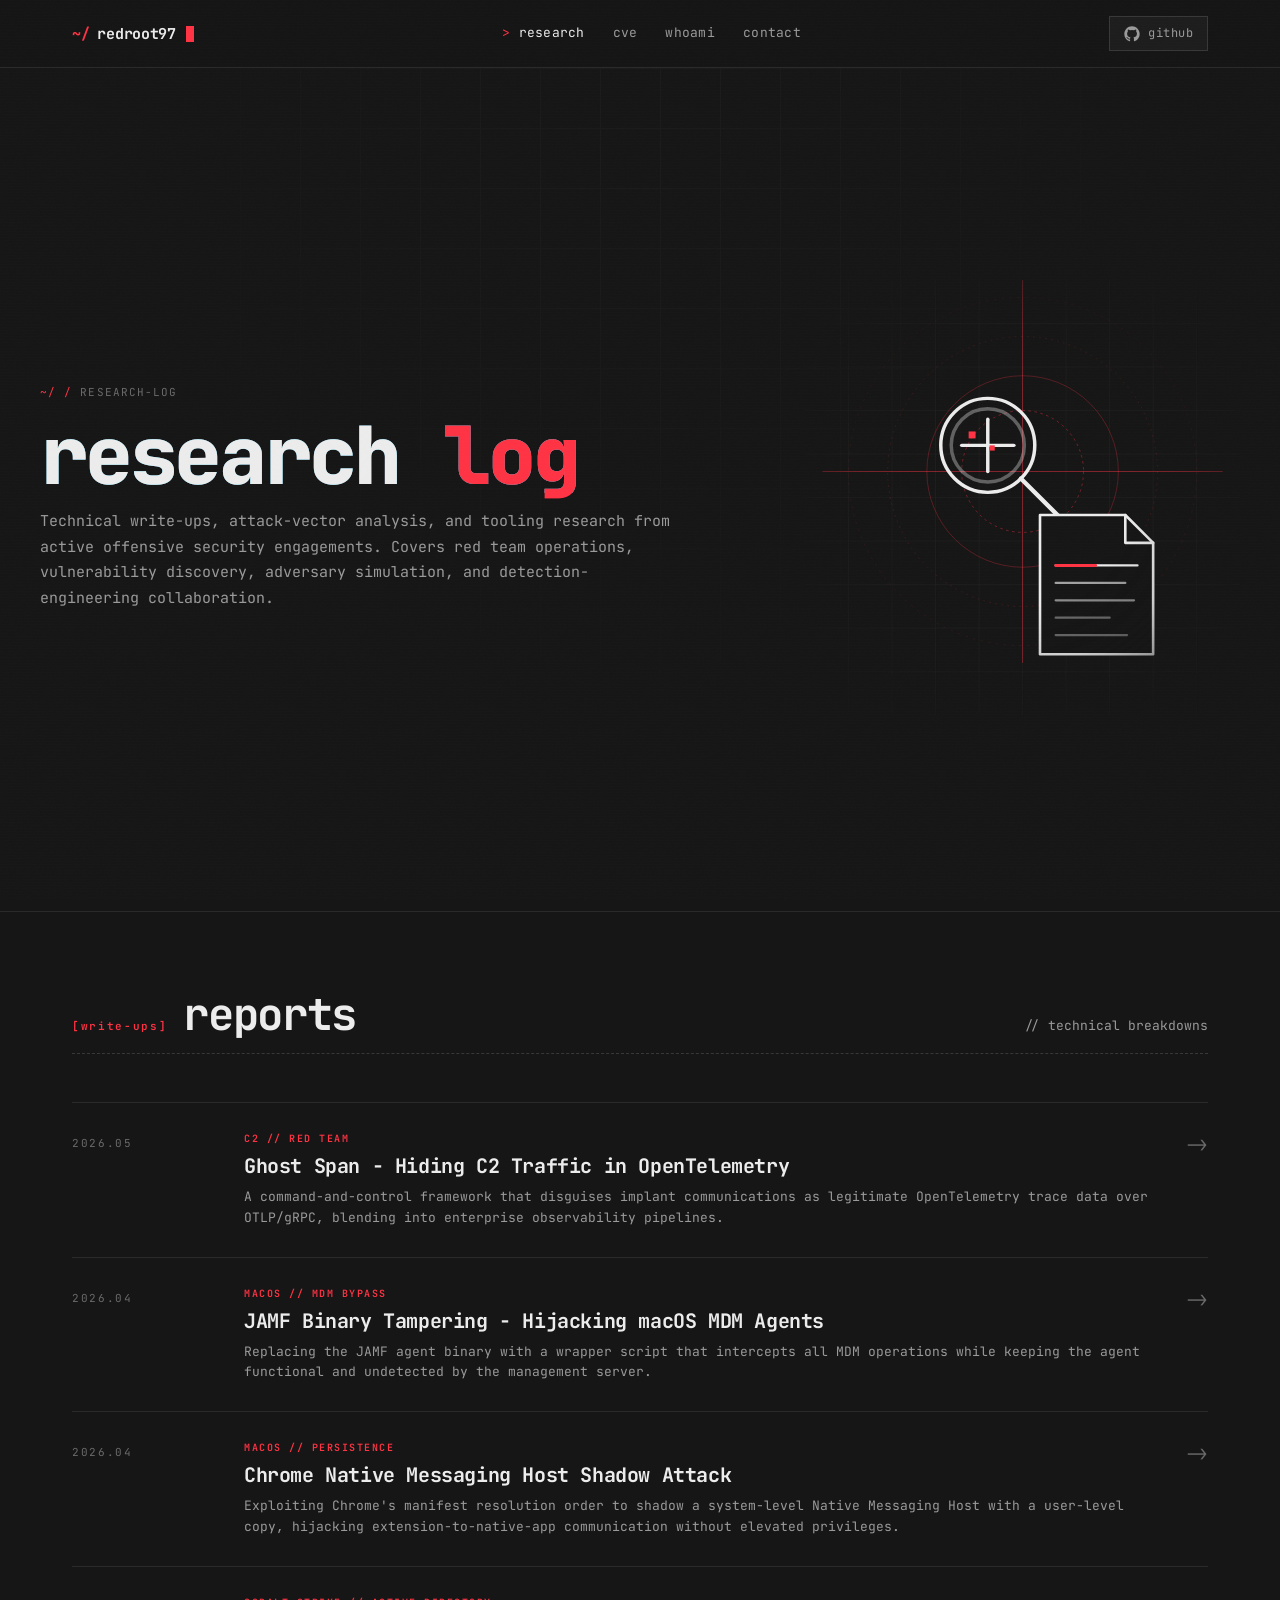
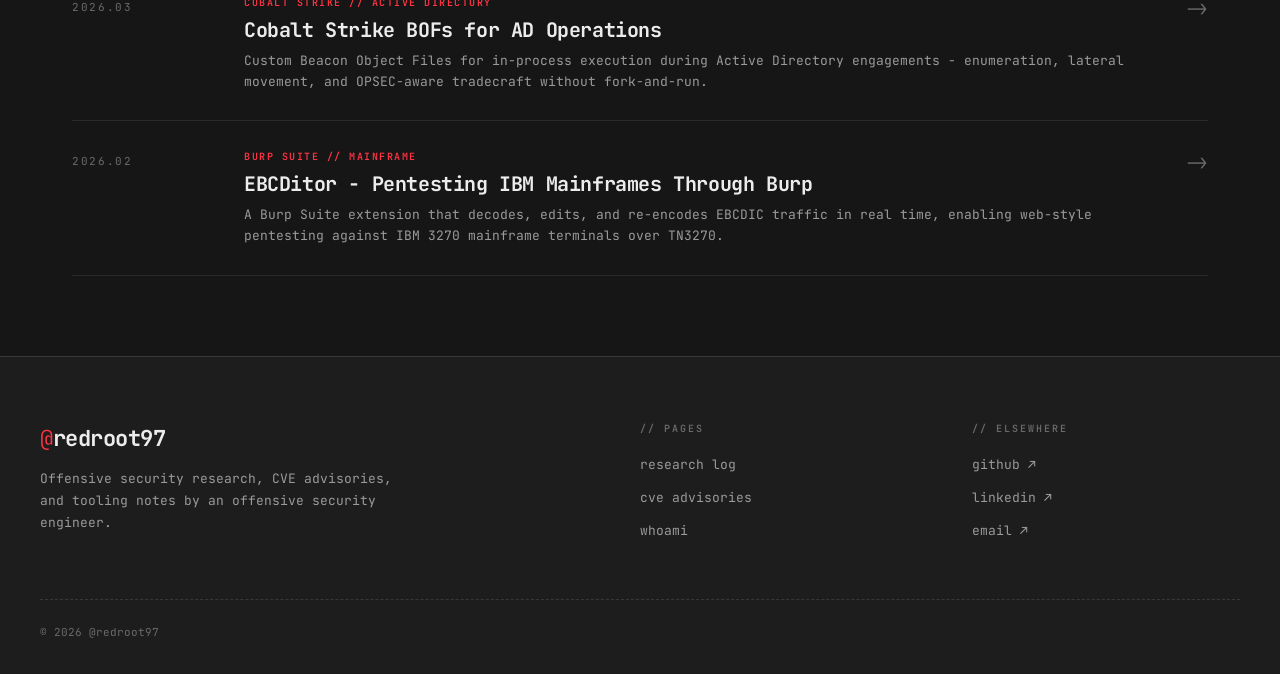
==== commit 27bd3c3d: "list reports, remove repos, full glitch" ====
--- a/index.html
+++ b/index.html
@@ -41,7 +41,7 @@
             <div class="page-breadcrumb">
                 <a href="index.html">~/</a><span class="sep">/</span><span>research-log</span>
             </div>
-            <h1 class="page-title">research <span class="glitch accent" data-text="log">log</span></h1>
+            <h1 class="page-title glitch" data-text="research log">research <span class="accent">log</span></h1>
             <p class="page-subtitle">
                 Technical write-ups, attack-vector analysis, and tooling research from active offensive security engagements. Covers red team operations, vulnerability discovery, adversary simulation, and detection-engineering collaboration.
             </p>
@@ -94,7 +94,7 @@
 </div>
 
 <!-- REPORTS -->
-<section>
+<section style="border-bottom:none;">
     <div class="container">
         <div class="section-header">
             <span class="section-marker">[write-ups]</span>
@@ -102,26 +102,8 @@
             <span class="section-subtitle">// technical breakdowns</span>
         </div>
 
-        <div class="research-cards" id="research-list">
+        <div class="research-list" id="research-list">
             <!-- populated by js/research.js -->
-        </div>
-    </div>
-</section>
-
-<!-- OPEN SOURCE / REPOS -->
-<section id="repos" style="border-bottom:none;">
-    <div class="container">
-        <div class="section-header">
-            <span class="section-marker">[open-source]</span>
-            <h2 class="section-title">repositories</h2>
-            <span class="section-subtitle">// <a href="https://github.com/redroot97" target="_blank" rel="noopener" style="color:var(--accent);">github.com/redroot97</a></span>
-        </div>
-
-        <div class="grid grid-2" id="github-repos">
-            <div class="repo-skeleton"></div>
-            <div class="repo-skeleton"></div>
-            <div class="repo-skeleton"></div>
-            <div class="repo-skeleton"></div>
         </div>
     </div>
 </section>
@@ -157,6 +139,5 @@
 
 <script src="js/main.js"></script>
 <script src="js/research.js"></script>
-<script src="js/github.js"></script>
 </body>
 </html>
--- a/css/style.css
+++ b/css/style.css
@@ -316,51 +316,55 @@
     font-weight: 300;
 }
 
-.hero-title .glitch,
-.page-title .glitch {
+.hero-title.glitch,
+.page-title.glitch {
     position: relative;
-    display: inline-block;
-}
-
-.hero-title .glitch::before,
-.hero-title .glitch::after,
-.page-title .glitch::before,
-.page-title .glitch::after {
+}
+
+.hero-title.glitch::before,
+.hero-title.glitch::after,
+.page-title.glitch::before,
+.page-title.glitch::after {
     content: attr(data-text);
     position: absolute;
     top: 0;
     left: 0;
     width: 100%;
     height: 100%;
-}
-
-.hero-title .glitch::before,
-.page-title .glitch::before {
+    overflow: hidden;
+}
+
+.hero-title.glitch::before,
+.page-title.glitch::before {
     color: var(--cyan);
     z-index: -1;
-    animation: glitch-1 4s infinite;
-}
-
-.hero-title .glitch::after,
-.page-title .glitch::after {
+    animation: glitch-1 2.5s infinite;
+}
+
+.hero-title.glitch::after,
+.page-title.glitch::after {
     color: var(--accent);
     z-index: -2;
-    animation: glitch-2 4s infinite;
+    animation: glitch-2 2.5s infinite;
 }
 
 @keyframes glitch-1 {
-    0%, 90%, 100% { transform: translate(0); opacity: 0; }
-    92% { transform: translate(-2px, 1px); opacity: 0.7; }
-    94% { transform: translate(2px, -1px); opacity: 0.7; }
-    96% { transform: translate(-1px, -1px); opacity: 0.7; }
-    98% { transform: translate(1px, 1px); opacity: 0.7; }
+    0%, 70%, 100% { transform: translate(0); opacity: 0; clip-path: none; }
+    72% { transform: translate(-3px, 2px); opacity: 0.8; clip-path: inset(20% 0 60% 0); }
+    74% { transform: translate(3px, -1px); opacity: 0.8; clip-path: inset(50% 0 20% 0); }
+    76% { transform: translate(-2px, -2px); opacity: 0.7; clip-path: inset(10% 0 70% 0); }
+    78% { transform: translate(4px, 1px); opacity: 0.8; clip-path: inset(60% 0 10% 0); }
+    80% { transform: translate(-1px, 2px); opacity: 0.7; clip-path: inset(40% 0 30% 0); }
+    82% { transform: translate(2px, -2px); opacity: 0.6; clip-path: inset(80% 0 5% 0); }
 }
 
 @keyframes glitch-2 {
-    0%, 90%, 100% { transform: translate(0); opacity: 0; }
-    93% { transform: translate(2px, -1px); opacity: 0.6; }
-    95% { transform: translate(-2px, 1px); opacity: 0.6; }
-    97% { transform: translate(1px, 2px); opacity: 0.6; }
+    0%, 72%, 100% { transform: translate(0); opacity: 0; clip-path: none; }
+    73% { transform: translate(3px, -2px); opacity: 0.7; clip-path: inset(40% 0 30% 0); }
+    75% { transform: translate(-4px, 1px); opacity: 0.8; clip-path: inset(10% 0 60% 0); }
+    77% { transform: translate(2px, 2px); opacity: 0.7; clip-path: inset(70% 0 5% 0); }
+    79% { transform: translate(-3px, -1px); opacity: 0.8; clip-path: inset(25% 0 50% 0); }
+    81% { transform: translate(1px, -2px); opacity: 0.6; clip-path: inset(55% 0 15% 0); }
 }
 
 .hero-subtitle {
@@ -1103,6 +1107,15 @@
     display: grid;
     gap: 0;
     border-top: 1px solid var(--border);
+}
+
+a.research-item {
+    text-decoration: none;
+    color: var(--text);
+}
+
+a.research-item:hover {
+    text-shadow: none;
 }
 
 .research-item {
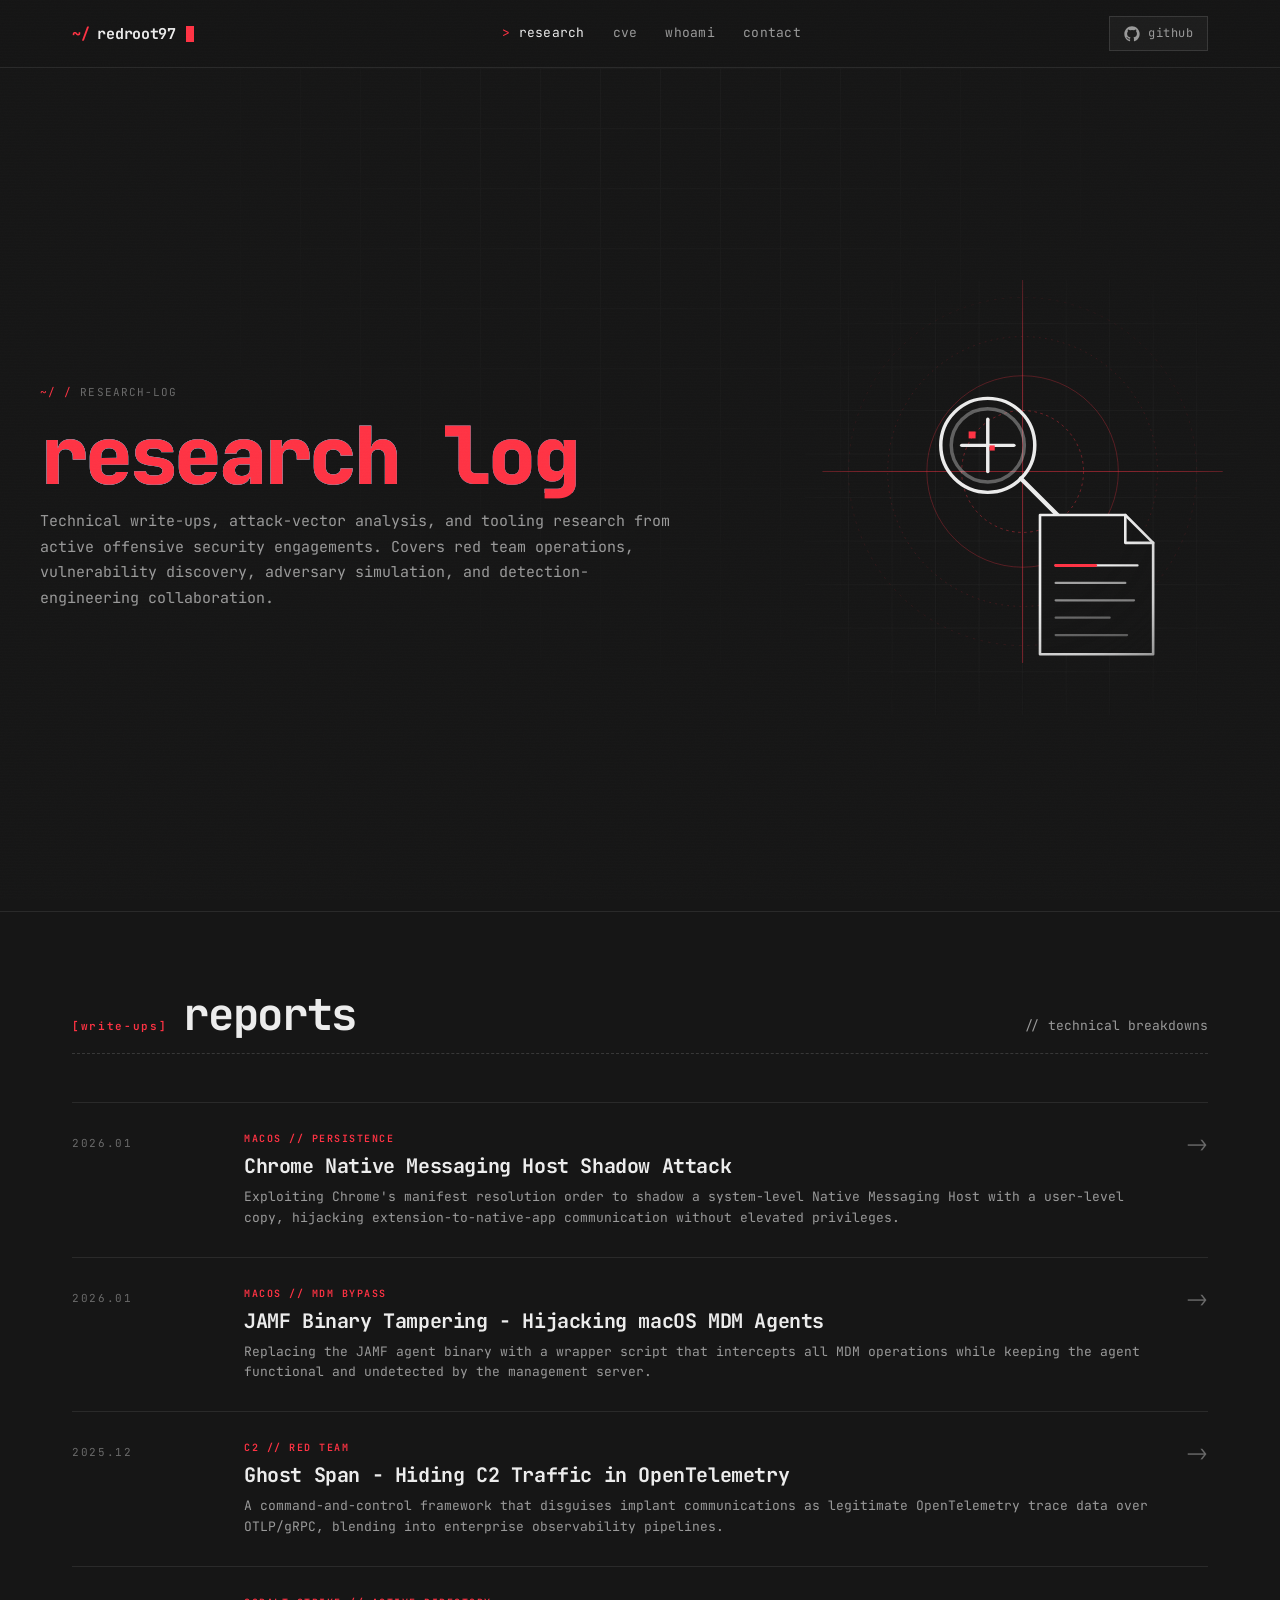
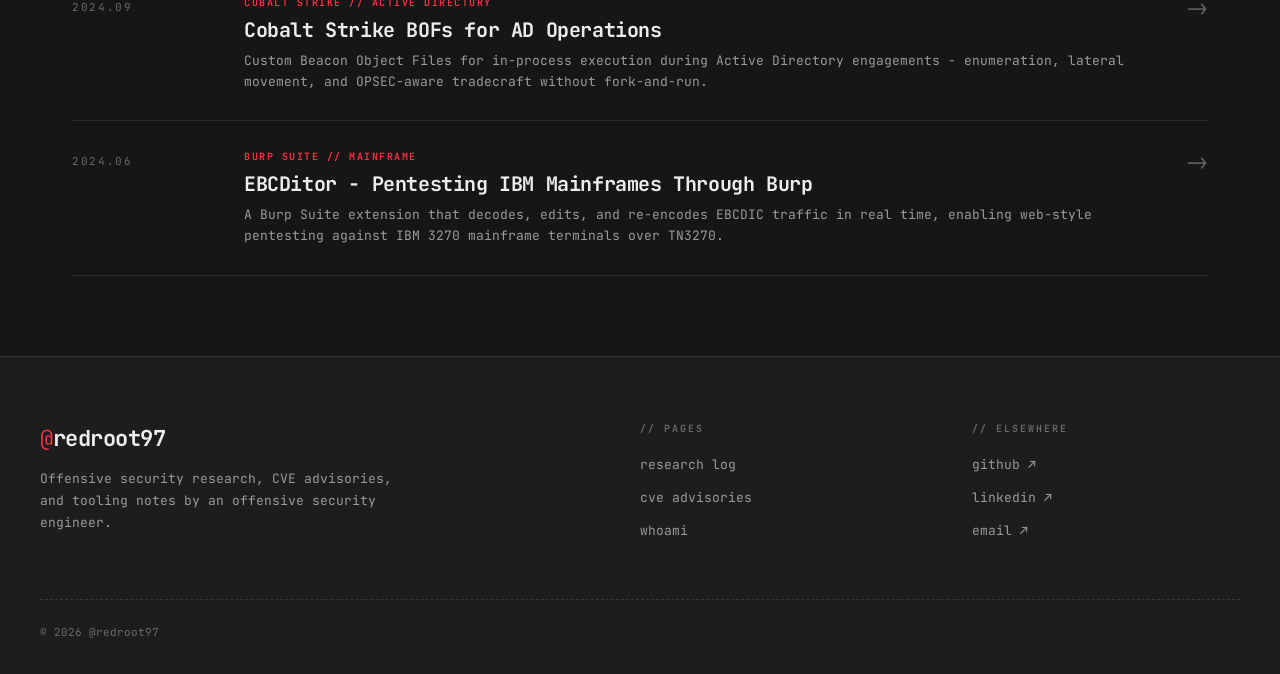
==== commit b5836c8b: "clean urls, add pagination to research list" ====
--- a/index.html
+++ b/index.html
@@ -17,14 +17,14 @@
 <!-- NAV -->
 <nav class="nav">
     <div class="nav-inner">
-        <a href="index.html" class="nav-logo">
+        <a href="./" class="nav-logo">
             <span class="prompt">~/</span>redroot97<span class="cursor"></span>
         </a>
         <ul class="nav-links">
-            <li><a href="index.html" class="active">research</a></li>
-            <li><a href="cves.html">cve</a></li>
-            <li><a href="whoami.html">whoami</a></li>
-            <li><a href="whoami.html#contact">contact</a></li>
+            <li><a href="./" class="active">research</a></li>
+            <li><a href="cves">cve</a></li>
+            <li><a href="whoami">whoami</a></li>
+            <li><a href="whoami#contact">contact</a></li>
         </ul>
         <a href="https://github.com/redroot97" target="_blank" rel="noopener" class="nav-github">
             <svg viewBox="0 0 24 24" width="16" height="16" fill="currentColor" aria-hidden="true"><path d="M12 .5C5.65.5.5 5.65.5 12c0 5.08 3.29 9.39 7.86 10.91.58.11.79-.25.79-.56 0-.27-.01-1.16-.02-2.11-3.2.7-3.88-1.36-3.88-1.36-.52-1.33-1.28-1.68-1.28-1.68-1.05-.72.08-.71.08-.71 1.16.08 1.77 1.19 1.77 1.19 1.03 1.77 2.71 1.26 3.37.96.1-.75.4-1.26.73-1.55-2.56-.29-5.25-1.28-5.25-5.7 0-1.26.45-2.29 1.19-3.1-.12-.29-.51-1.46.11-3.04 0 0 .97-.31 3.18 1.18a11 11 0 0 1 5.79 0c2.21-1.49 3.18-1.18 3.18-1.18.63 1.58.23 2.75.11 3.04.74.81 1.19 1.84 1.19 3.1 0 4.43-2.69 5.4-5.26 5.69.41.36.78 1.07.78 2.16 0 1.56-.01 2.81-.01 3.19 0 .31.21.68.8.56C20.21 21.39 23.5 17.08 23.5 12 23.5 5.65 18.35.5 12 .5z"/></svg>
@@ -39,7 +39,7 @@
     <div class="page-header-inner">
         <div class="page-header-text">
             <div class="page-breadcrumb">
-                <a href="index.html">~/</a><span class="sep">/</span><span>research-log</span>
+                <a href="./">~/</a><span class="sep">/</span><span>research-log</span>
             </div>
             <h1 class="page-title glitch" data-text="research log">research <span class="accent">log</span></h1>
             <p class="page-subtitle">
@@ -118,9 +118,9 @@
         <div class="footer-col">
             <h4>// pages</h4>
             <ul>
-                <li><a href="index.html">research log</a></li>
-                <li><a href="cves.html">cve advisories</a></li>
-                <li><a href="whoami.html">whoami</a></li>
+                <li><a href="./">research log</a></li>
+                <li><a href="cves">cve advisories</a></li>
+                <li><a href="whoami">whoami</a></li>
             </ul>
         </div>
         <div class="footer-col">
--- a/css/style.css
+++ b/css/style.css
@@ -319,6 +319,7 @@
 .hero-title.glitch,
 .page-title.glitch {
     position: relative;
+    display: inline-block;
 }
 
 .hero-title.glitch::before,
@@ -332,39 +333,55 @@
     width: 100%;
     height: 100%;
     overflow: hidden;
+    pointer-events: none;
 }
 
 .hero-title.glitch::before,
 .page-title.glitch::before {
     color: var(--cyan);
-    z-index: -1;
-    animation: glitch-1 2.5s infinite;
+    animation: glitch-1 2s infinite linear;
 }
 
 .hero-title.glitch::after,
 .page-title.glitch::after {
     color: var(--accent);
-    z-index: -2;
-    animation: glitch-2 2.5s infinite;
+    animation: glitch-2 2s infinite linear;
 }
 
 @keyframes glitch-1 {
-    0%, 70%, 100% { transform: translate(0); opacity: 0; clip-path: none; }
-    72% { transform: translate(-3px, 2px); opacity: 0.8; clip-path: inset(20% 0 60% 0); }
-    74% { transform: translate(3px, -1px); opacity: 0.8; clip-path: inset(50% 0 20% 0); }
-    76% { transform: translate(-2px, -2px); opacity: 0.7; clip-path: inset(10% 0 70% 0); }
-    78% { transform: translate(4px, 1px); opacity: 0.8; clip-path: inset(60% 0 10% 0); }
-    80% { transform: translate(-1px, 2px); opacity: 0.7; clip-path: inset(40% 0 30% 0); }
-    82% { transform: translate(2px, -2px); opacity: 0.6; clip-path: inset(80% 0 5% 0); }
+    0%   { transform: translate(0); opacity: 0; }
+    2%   { transform: translate(0); opacity: 0; }
+    3%   { transform: translate(-4px, 2px); opacity: 0.9; clip-path: inset(15% 0 65% 0); }
+    4%   { transform: translate(4px, -1px); opacity: 0.9; clip-path: inset(50% 0 20% 0); }
+    5%   { transform: translate(-2px, -3px); opacity: 0.8; clip-path: inset(5% 0 75% 0); }
+    6%   { transform: translate(5px, 1px); opacity: 0.9; clip-path: inset(60% 0 10% 0); }
+    7%   { transform: translate(-3px, 2px); opacity: 0.8; clip-path: inset(35% 0 40% 0); }
+    8%   { transform: translate(2px, -2px); opacity: 0.7; clip-path: inset(80% 0 2% 0); }
+    9%   { transform: translate(0); opacity: 0; }
+    45%  { transform: translate(0); opacity: 0; }
+    46%  { transform: translate(3px, -2px); opacity: 0.8; clip-path: inset(25% 0 55% 0); }
+    47%  { transform: translate(-5px, 1px); opacity: 0.9; clip-path: inset(70% 0 8% 0); }
+    48%  { transform: translate(2px, 3px); opacity: 0.8; clip-path: inset(10% 0 70% 0); }
+    49%  { transform: translate(-3px, -1px); opacity: 0.7; clip-path: inset(45% 0 30% 0); }
+    50%  { transform: translate(0); opacity: 0; }
+    100% { transform: translate(0); opacity: 0; }
 }
 
 @keyframes glitch-2 {
-    0%, 72%, 100% { transform: translate(0); opacity: 0; clip-path: none; }
-    73% { transform: translate(3px, -2px); opacity: 0.7; clip-path: inset(40% 0 30% 0); }
-    75% { transform: translate(-4px, 1px); opacity: 0.8; clip-path: inset(10% 0 60% 0); }
-    77% { transform: translate(2px, 2px); opacity: 0.7; clip-path: inset(70% 0 5% 0); }
-    79% { transform: translate(-3px, -1px); opacity: 0.8; clip-path: inset(25% 0 50% 0); }
-    81% { transform: translate(1px, -2px); opacity: 0.6; clip-path: inset(55% 0 15% 0); }
+    0%   { transform: translate(0); opacity: 0; }
+    3%   { transform: translate(0); opacity: 0; }
+    4%   { transform: translate(3px, -2px); opacity: 0.8; clip-path: inset(40% 0 30% 0); }
+    5%   { transform: translate(-4px, 1px); opacity: 0.9; clip-path: inset(10% 0 60% 0); }
+    6%   { transform: translate(5px, 2px); opacity: 0.8; clip-path: inset(65% 0 5% 0); }
+    7%   { transform: translate(-2px, -2px); opacity: 0.9; clip-path: inset(20% 0 55% 0); }
+    8%   { transform: translate(3px, 1px); opacity: 0.7; clip-path: inset(50% 0 25% 0); }
+    9%   { transform: translate(0); opacity: 0; }
+    46%  { transform: translate(0); opacity: 0; }
+    47%  { transform: translate(-4px, 2px); opacity: 0.9; clip-path: inset(55% 0 20% 0); }
+    48%  { transform: translate(3px, -3px); opacity: 0.8; clip-path: inset(8% 0 72% 0); }
+    49%  { transform: translate(-2px, 1px); opacity: 0.7; clip-path: inset(35% 0 40% 0); }
+    50%  { transform: translate(0); opacity: 0; }
+    100% { transform: translate(0); opacity: 0; }
 }
 
 .hero-subtitle {
@@ -417,6 +434,26 @@
     display: block;
     overflow: visible;
     filter: contrast(1.04) saturate(1.0);
+}
+
+.hero-profile-frame {
+    animation: profile-emerge 1.4s cubic-bezier(0.16, 1, 0.3, 1) both, img-glitch 5s infinite step-end;
+}
+
+@keyframes img-glitch {
+    0%, 100% { transform: translate(0); filter: none; }
+    3%  { transform: translate(-4px, 2px); filter: hue-rotate(90deg) saturate(2); }
+    4%  { transform: translate(5px, -2px); filter: hue-rotate(-60deg) brightness(1.3); clip-path: inset(20% 0 50% 0); }
+    5%  { transform: translate(-2px, 3px); filter: hue-rotate(180deg) saturate(1.5); clip-path: inset(60% 0 10% 0); }
+    6%  { transform: translate(4px, -1px); filter: hue-rotate(45deg) contrast(1.4); clip-path: inset(5% 0 70% 0); }
+    7%  { transform: translate(-3px, 2px); filter: hue-rotate(-30deg) saturate(1.8); clip-path: inset(35% 0 40% 0); }
+    8%  { transform: translate(0); filter: none; clip-path: none; }
+    45% { transform: translate(0); filter: none; }
+    46% { transform: translate(3px, -3px); filter: hue-rotate(-90deg) saturate(2.5); clip-path: inset(40% 0 30% 0); }
+    47% { transform: translate(-5px, 1px); filter: hue-rotate(120deg) brightness(1.2); clip-path: inset(10% 0 65% 0); }
+    48% { transform: translate(3px, 2px); filter: hue-rotate(-45deg) contrast(1.3); clip-path: inset(70% 0 5% 0); }
+    49% { transform: translate(-2px, -1px); filter: hue-rotate(60deg) saturate(1.6); clip-path: inset(15% 0 55% 0); }
+    50% { transform: translate(0); filter: none; clip-path: none; }
 }
 
 .hero-subtitle .highlight {
@@ -1429,6 +1466,44 @@
     max-width: 480px;
     margin: 0 auto;
     line-height: 1.7;
+}
+
+.research-pagination {
+    display: flex;
+    align-items: center;
+    justify-content: center;
+    gap: 10px;
+    padding: 28px 0 8px;
+    font-family: var(--mono);
+}
+
+.page-btn {
+    background: transparent;
+    border: 1px solid var(--border);
+    color: var(--text-dim);
+    font-family: var(--mono);
+    font-size: 14px;
+    padding: 6px 12px;
+    cursor: pointer;
+    transition: color 0.2s, border-color 0.2s;
+}
+
+.page-btn:hover:not(:disabled) {
+    color: var(--accent);
+    border-color: var(--accent);
+}
+
+.page-btn:disabled {
+    opacity: 0.25;
+    cursor: default;
+}
+
+.page-info {
+    font-size: 13px;
+    color: var(--text-dim);
+    letter-spacing: 0.08em;
+    min-width: 50px;
+    text-align: center;
 }
 
 /* =====================
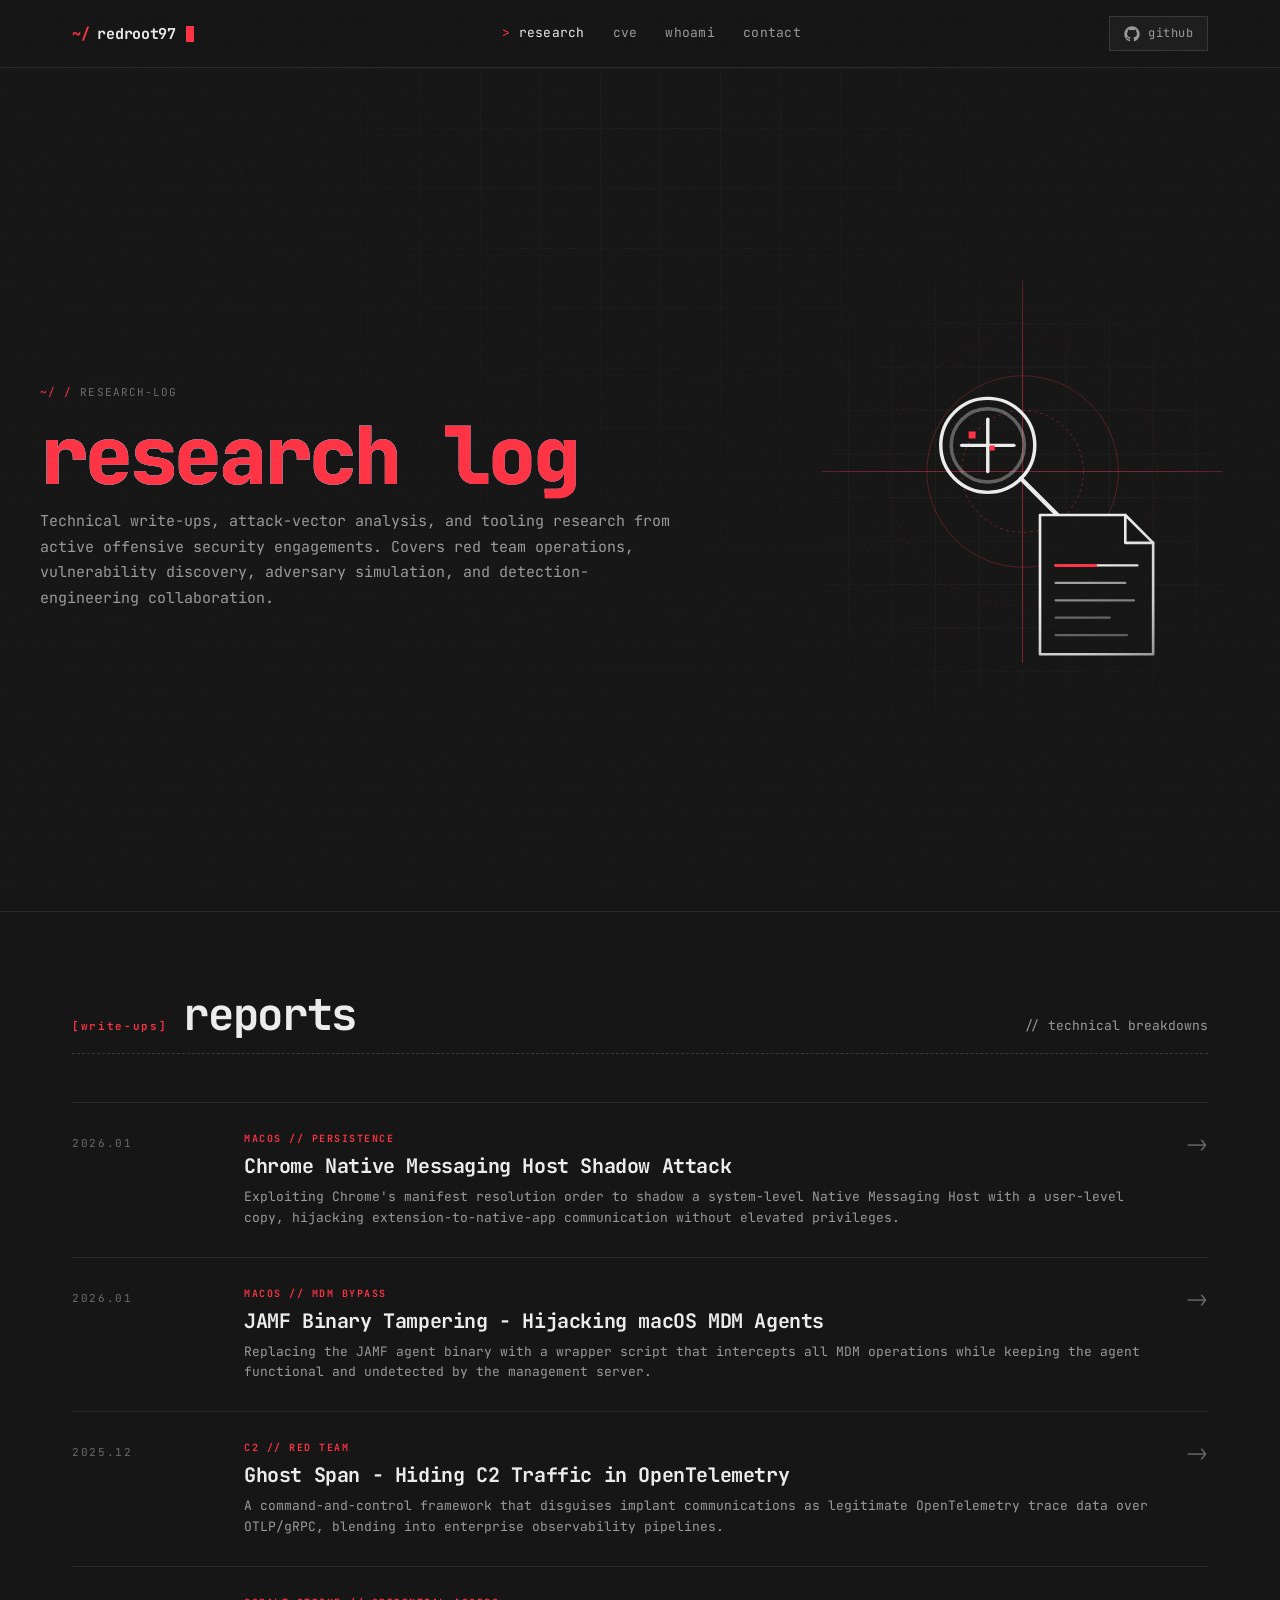
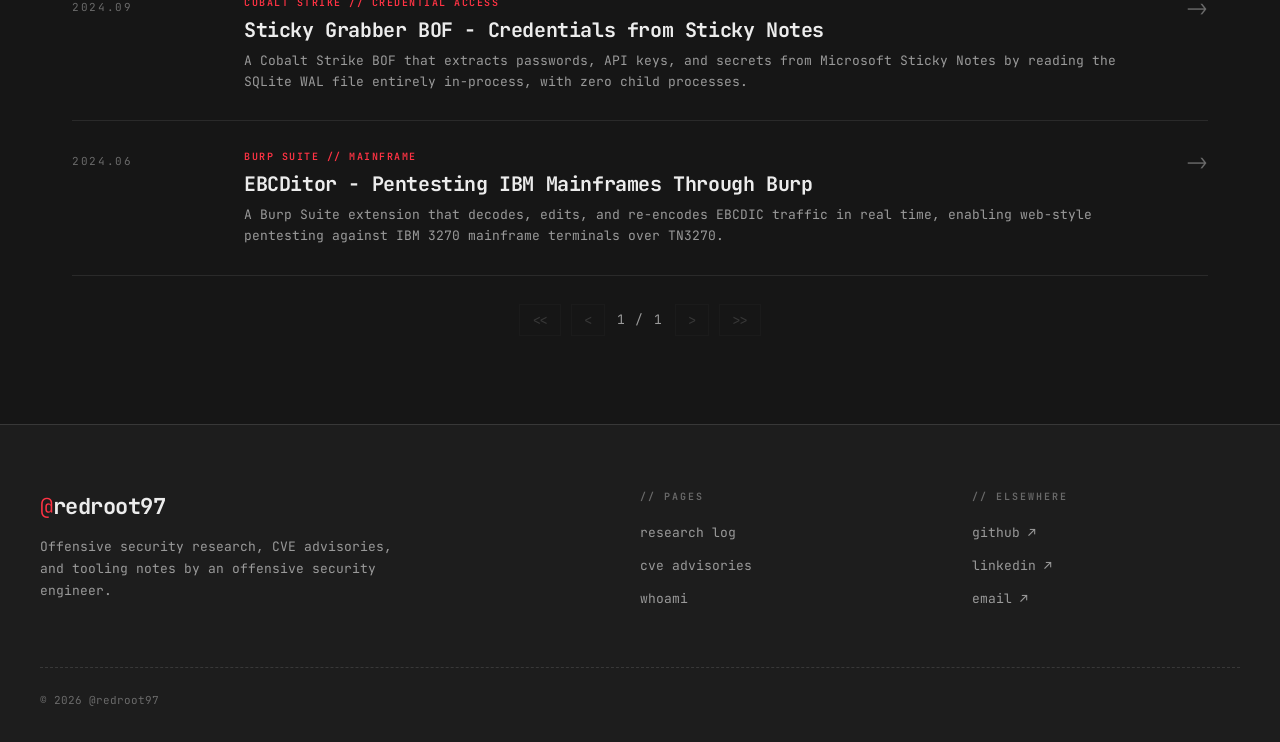
==== commit 50d9bda0: "unified RedRoot97 title, RR97 favicon, drop CVE timeline" ====
--- a/index.html
+++ b/index.html
@@ -5,12 +5,12 @@
     <meta name="viewport" content="width=device-width, initial-scale=1.0">
     <meta name="description" content="Research log - offensive security write-ups, attack vectors, custom tools, and adversary-simulation notes by @redroot97.">
     <meta name="author" content="@redroot97">
-    <meta property="og:title" content="@redroot97 // research log">
+    <meta property="og:title" content="RedRoot97">
     <meta property="og:description" content="Offensive security research log - red team, AD, cloud, malware dev, tooling.">
     <meta property="og:type" content="website">
-    <title>@redroot97 // research log</title>
+    <title>RedRoot97</title>
     <link rel="stylesheet" href="css/style.css?v=20260514">
-    <link rel="icon" type="image/svg+xml" href="data:image/svg+xml,<svg xmlns='http://www.w3.org/2000/svg' viewBox='0 0 100 100'><rect width='100' height='100' fill='%230a0a0a'/><text y='75' font-family='monospace' font-size='80' font-weight='800' fill='%23ff3344'>@</text></svg>">
+    <link rel="icon" type="image/svg+xml" href="data:image/svg+xml,<svg xmlns='http://www.w3.org/2000/svg' viewBox='0 0 100 100'><rect width='100' height='100' fill='%230a0a0a'/><text x='50' y='48' font-family='monospace' font-size='50' font-weight='800' fill='%23ececec' text-anchor='middle'>RR</text><text x='50' y='92' font-family='monospace' font-size='40' font-weight='800' fill='%23ff3344' text-anchor='middle'>97</text></svg>">
 </head>
 <body>
 
--- a/css/style.css
+++ b/css/style.css
@@ -1077,6 +1077,103 @@
 .cve-status.reserved { color: var(--amber); }
 .cve-status.published { color: var(--green); }
 .cve-status.disclosed { color: var(--green); }
+
+.cve-row-expandable { cursor: pointer; }
+.cve-row-expandable:hover td { background: rgba(255,255,255,0.03); }
+.cve-row-open td { border-bottom-color: transparent; }
+
+.cve-expand-arrow {
+    display: inline-block;
+    margin-left: 8px;
+    font-size: 11px;
+    color: var(--text-faint);
+    transition: transform 0.2s;
+}
+
+.cve-detail-row td {
+    padding: 0 !important;
+    border-top: none !important;
+}
+
+.cve-detail-panel {
+    padding: 24px 28px;
+    background: var(--bg-elevated);
+    border-top: 1px solid var(--border);
+    border-bottom: 1px solid var(--border);
+}
+
+.cve-detail-grid {
+    display: grid;
+    grid-template-columns: 1fr 1fr;
+    gap: 28px;
+}
+
+.cve-detail-label {
+    font-size: 11px;
+    color: var(--text-faint);
+    text-transform: uppercase;
+    letter-spacing: 0.12em;
+    margin-bottom: 6px;
+}
+
+.cve-detail-value {
+    font-size: 13px;
+    color: var(--text-dim);
+    line-height: 1.7;
+}
+
+.cve-detail-note {
+    margin-top: 12px;
+    font-size: 12px;
+    color: var(--amber);
+    font-style: italic;
+}
+
+.cve-advisory-link {
+    display: inline-block;
+    margin-right: 14px;
+    margin-bottom: 4px;
+    font-size: 12px;
+    color: var(--accent);
+    text-decoration: none;
+}
+
+.cve-advisory-link:hover { text-decoration: underline; }
+
+.cve-report-link {
+    display: inline-block;
+    margin-top: 16px;
+    padding: 8px 16px;
+    font-size: 13px;
+    font-family: var(--mono);
+    color: var(--accent);
+    border: 1px solid var(--accent);
+    text-decoration: none;
+    transition: background 0.2s, color 0.2s;
+}
+
+.cve-report-link:hover {
+    background: var(--accent);
+    color: var(--bg);
+}
+
+.cve-report-soon {
+    margin-top: 16px;
+    font-size: 12px;
+    color: var(--text-faint);
+    font-style: italic;
+    letter-spacing: 0.04em;
+}
+
+.cve-detail-credit {
+    margin-top: 16px;
+    padding-top: 12px;
+    border-top: 1px dashed var(--border);
+    font-size: 11px;
+    color: var(--text-faint);
+    text-transform: uppercase;
+    letter-spacing: 0.1em;
+}
 
 /* CVE Summary panel */
 .cve-summary {
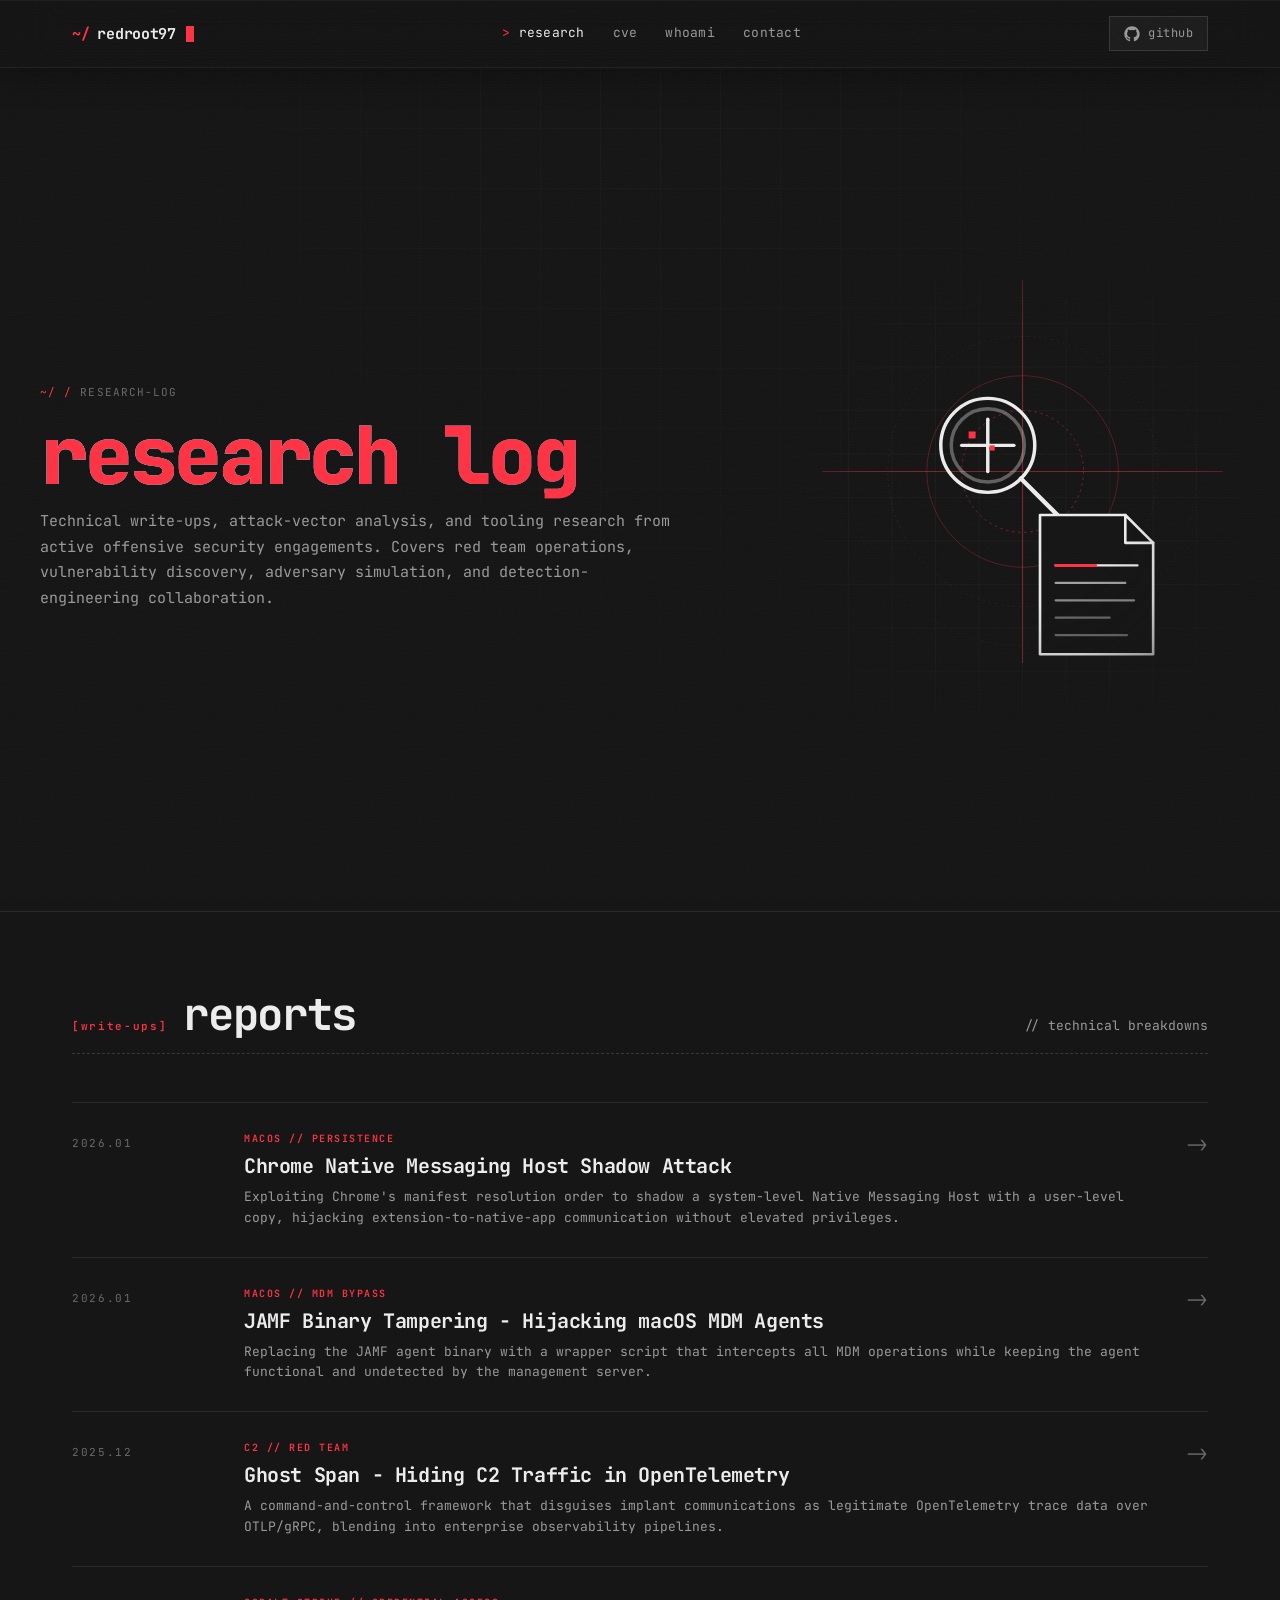
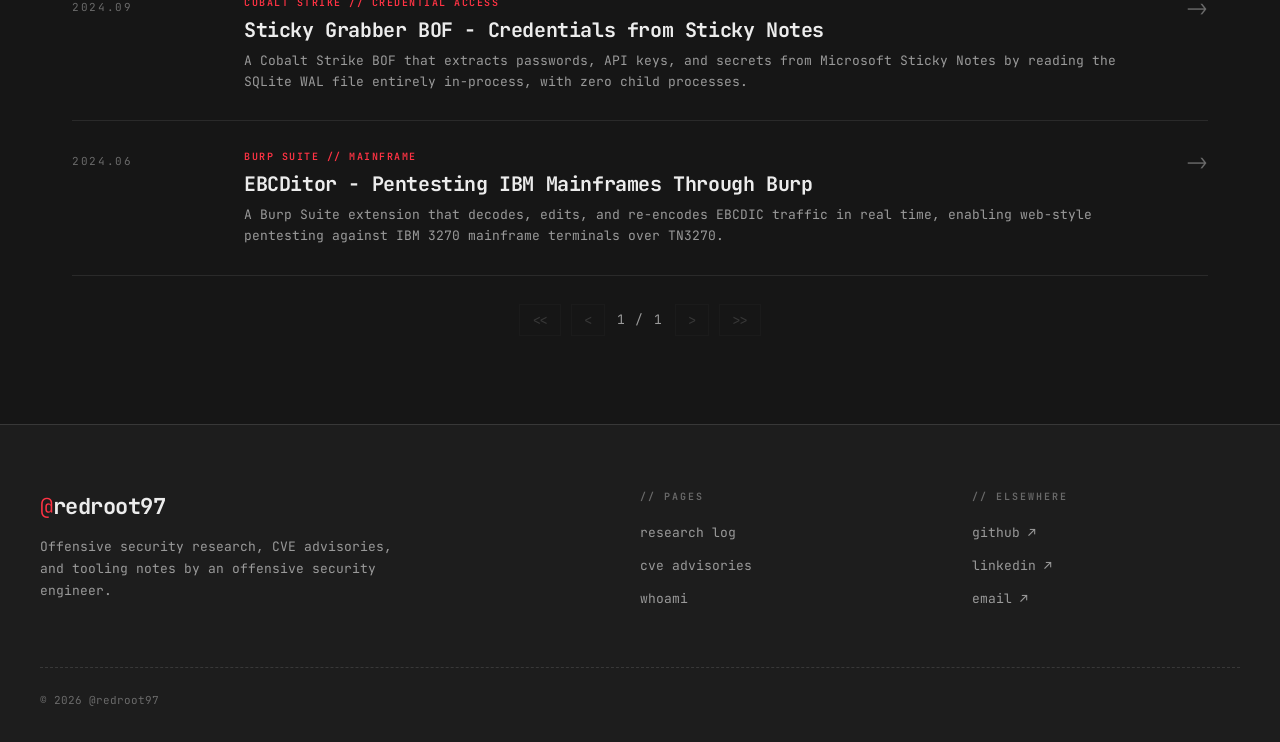
==== commit b8eb3a23: "proper SVG favicon, glassier nav header" ====
--- a/index.html
+++ b/index.html
@@ -10,7 +10,7 @@
     <meta property="og:type" content="website">
     <title>RedRoot97</title>
     <link rel="stylesheet" href="css/style.css?v=20260514">
-    <link rel="icon" type="image/svg+xml" href="data:image/svg+xml,<svg xmlns='http://www.w3.org/2000/svg' viewBox='0 0 100 100'><rect width='100' height='100' fill='%230a0a0a'/><text x='50' y='48' font-family='monospace' font-size='50' font-weight='800' fill='%23ececec' text-anchor='middle'>RR</text><text x='50' y='92' font-family='monospace' font-size='40' font-weight='800' fill='%23ff3344' text-anchor='middle'>97</text></svg>">
+    <link rel="icon" type="image/svg+xml" href="favicon.svg">
 </head>
 <body>
 
--- a/css/style.css
+++ b/css/style.css
@@ -103,10 +103,11 @@
     position: sticky;
     top: 0;
     z-index: 100;
-    background: rgba(22, 22, 22, 0.85);
-    backdrop-filter: blur(12px);
-    -webkit-backdrop-filter: blur(12px);
-    border-bottom: 1px solid var(--border);
+    background: rgba(20, 20, 20, 0.45);
+    backdrop-filter: blur(24px) saturate(180%);
+    -webkit-backdrop-filter: blur(24px) saturate(180%);
+    border-bottom: 1px solid rgba(255, 255, 255, 0.06);
+    box-shadow: 0 1px 0 rgba(255, 255, 255, 0.04) inset, 0 8px 32px rgba(0, 0, 0, 0.3);
     padding: 0;
 }
 
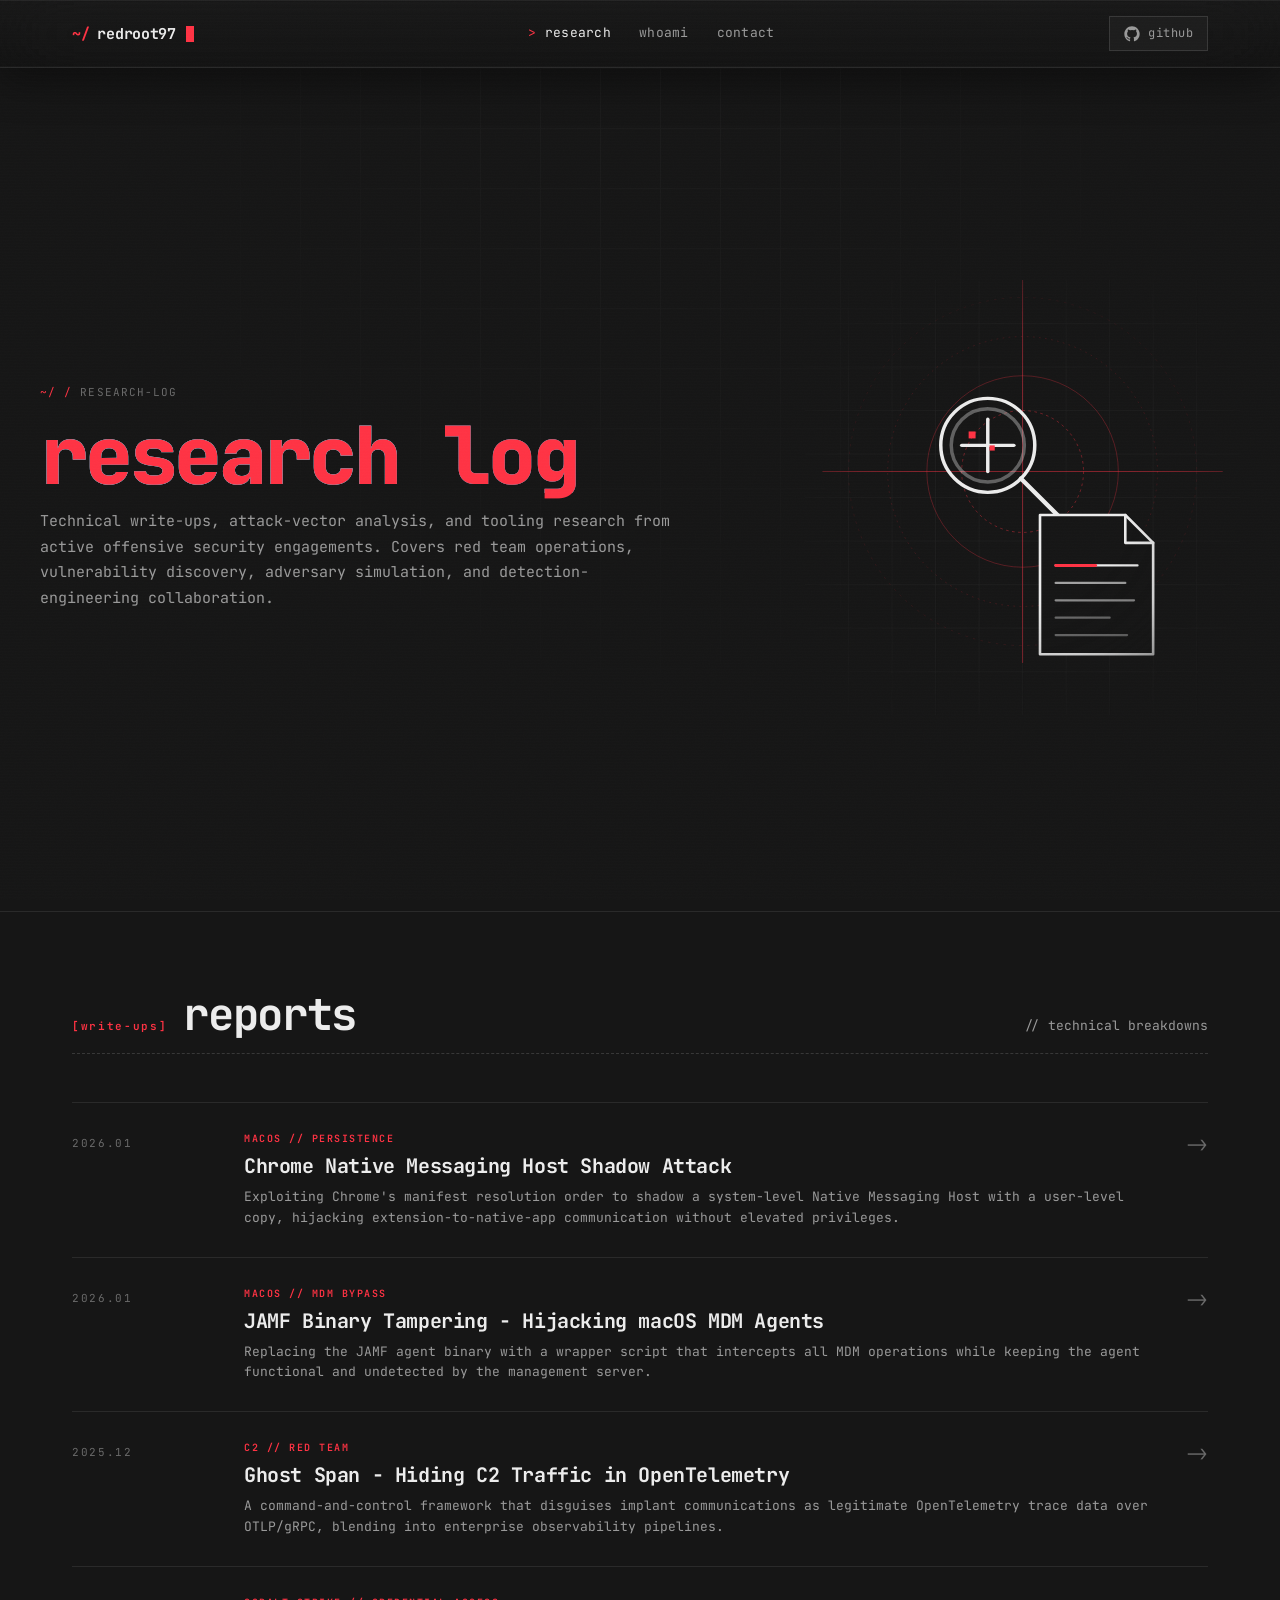
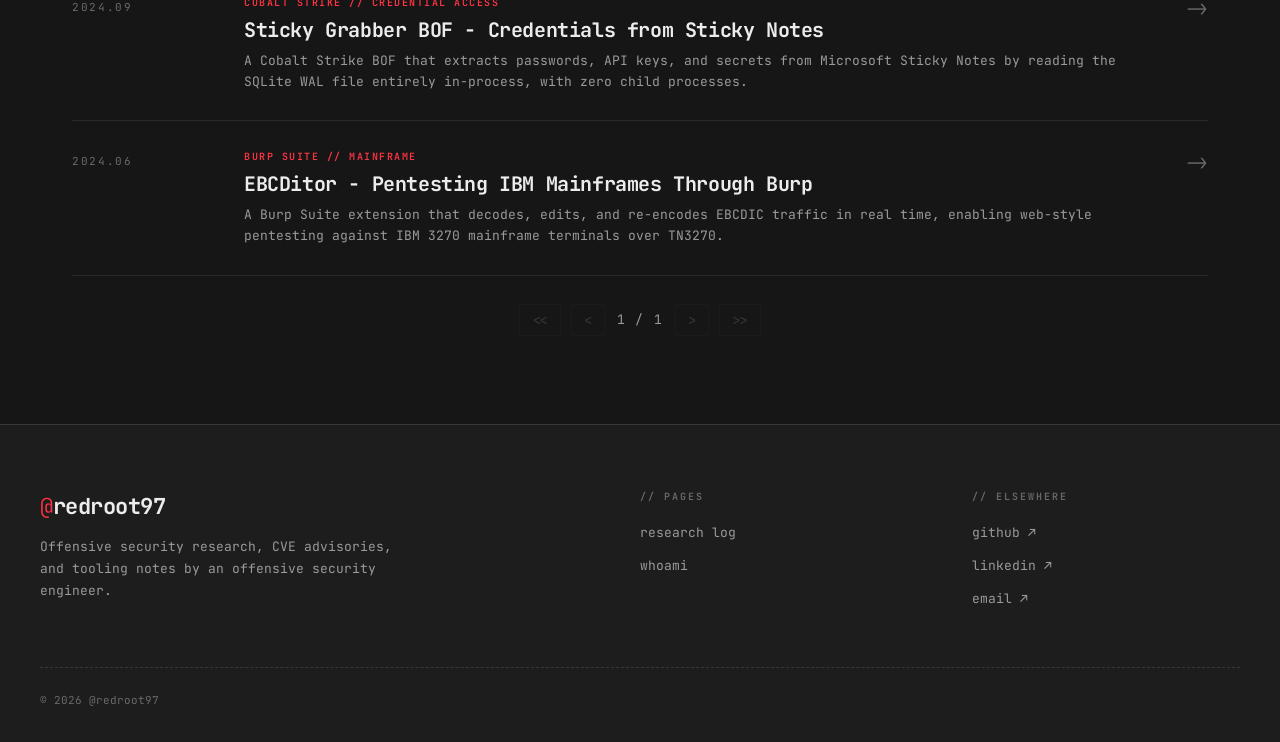
==== commit 8af4b198: "Hide CVE advisories page by removing all links to it The cves page isn't ready to be public yet. Rem" ====
--- a/index.html
+++ b/index.html
@@ -22,7 +22,6 @@
         </a>
         <ul class="nav-links">
             <li><a href="./" class="active">research</a></li>
-            <li><a href="cves">cve</a></li>
             <li><a href="whoami">whoami</a></li>
             <li><a href="whoami#contact">contact</a></li>
         </ul>
@@ -119,7 +118,6 @@
             <h4>// pages</h4>
             <ul>
                 <li><a href="./">research log</a></li>
-                <li><a href="cves">cve advisories</a></li>
                 <li><a href="whoami">whoami</a></li>
             </ul>
         </div>
--- a/css/style.css
+++ b/css/style.css
@@ -103,11 +103,14 @@
     position: sticky;
     top: 0;
     z-index: 100;
-    background: rgba(20, 20, 20, 0.45);
-    backdrop-filter: blur(24px) saturate(180%);
-    -webkit-backdrop-filter: blur(24px) saturate(180%);
-    border-bottom: 1px solid rgba(255, 255, 255, 0.06);
-    box-shadow: 0 1px 0 rgba(255, 255, 255, 0.04) inset, 0 8px 32px rgba(0, 0, 0, 0.3);
+    background: linear-gradient(180deg, rgba(30, 30, 30, 0.35) 0%, rgba(10, 10, 10, 0.22) 100%);
+    backdrop-filter: blur(40px) saturate(200%) brightness(1.05);
+    -webkit-backdrop-filter: blur(40px) saturate(200%) brightness(1.05);
+    border-bottom: 1px solid rgba(255, 255, 255, 0.08);
+    box-shadow:
+        0 1px 0 rgba(255, 255, 255, 0.06) inset,
+        0 -1px 0 rgba(255, 255, 255, 0.02) inset,
+        0 12px 40px rgba(0, 0, 0, 0.4);
     padding: 0;
 }
 
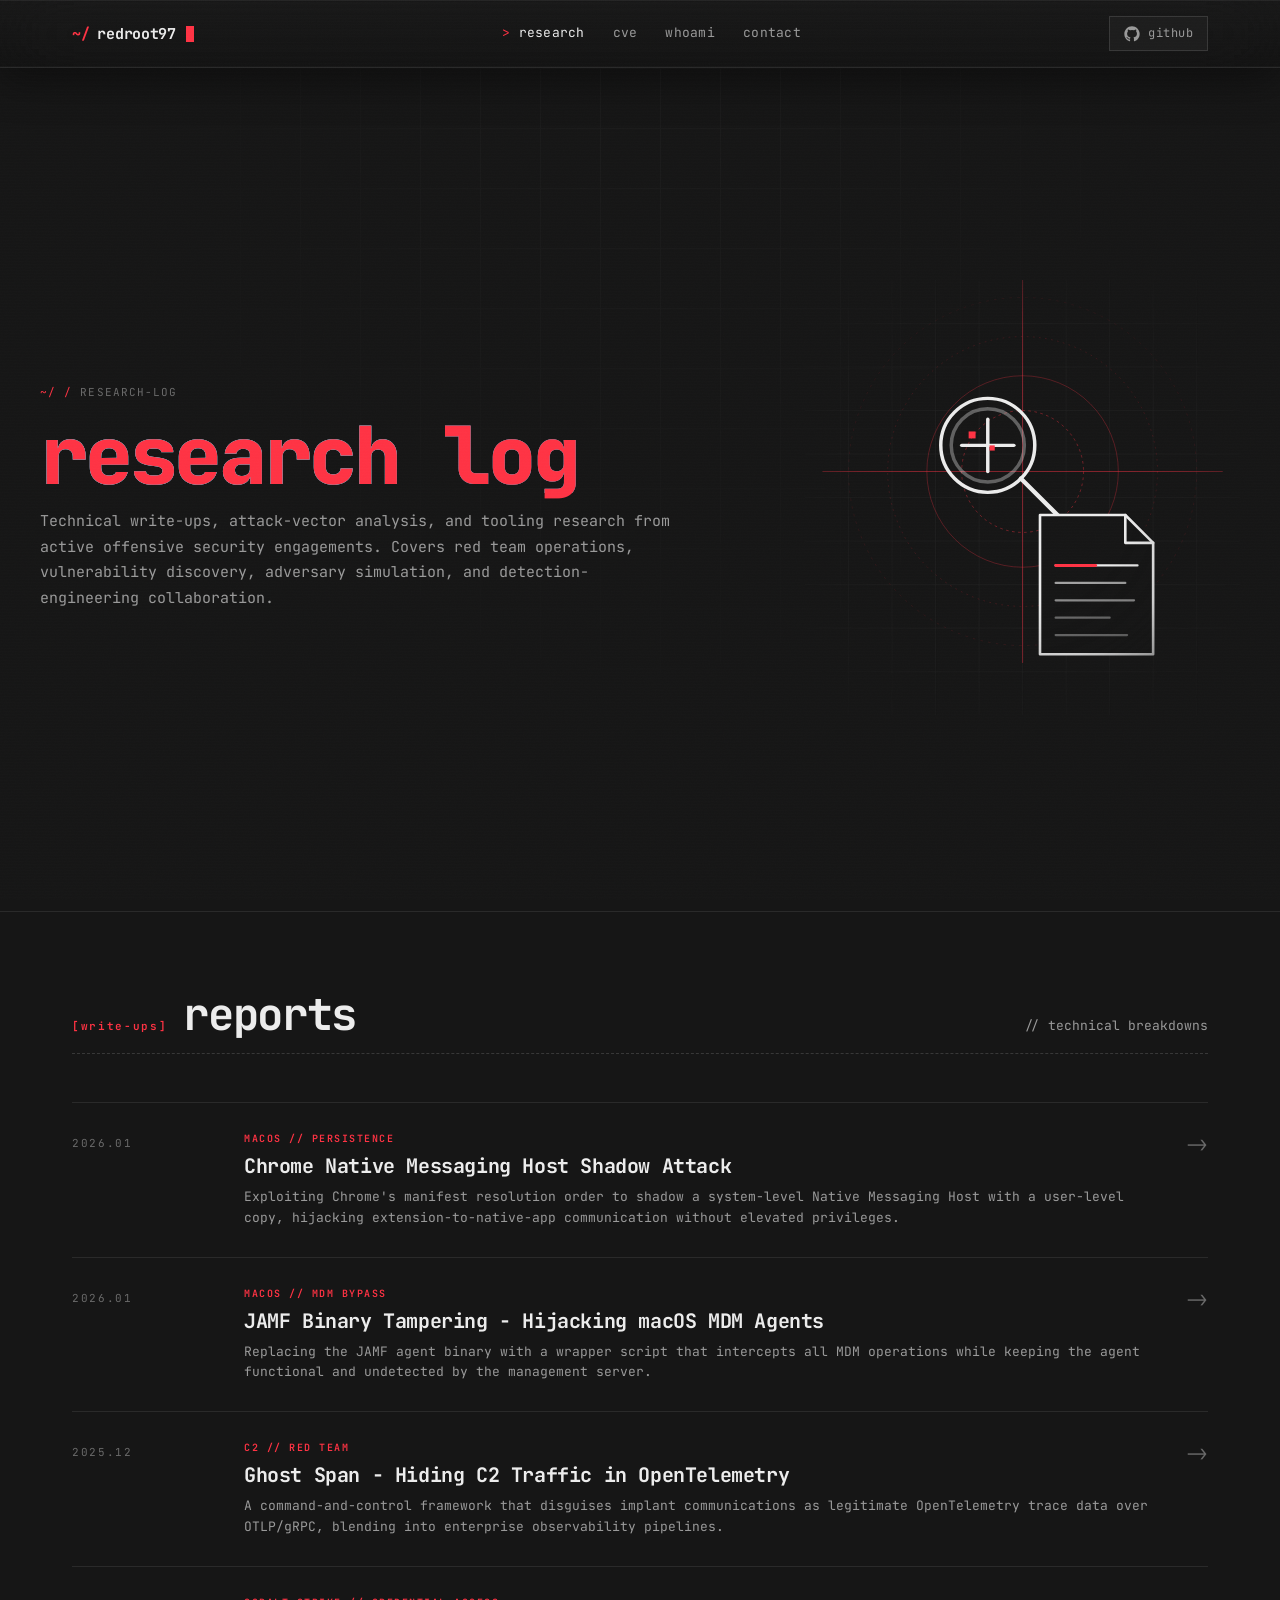
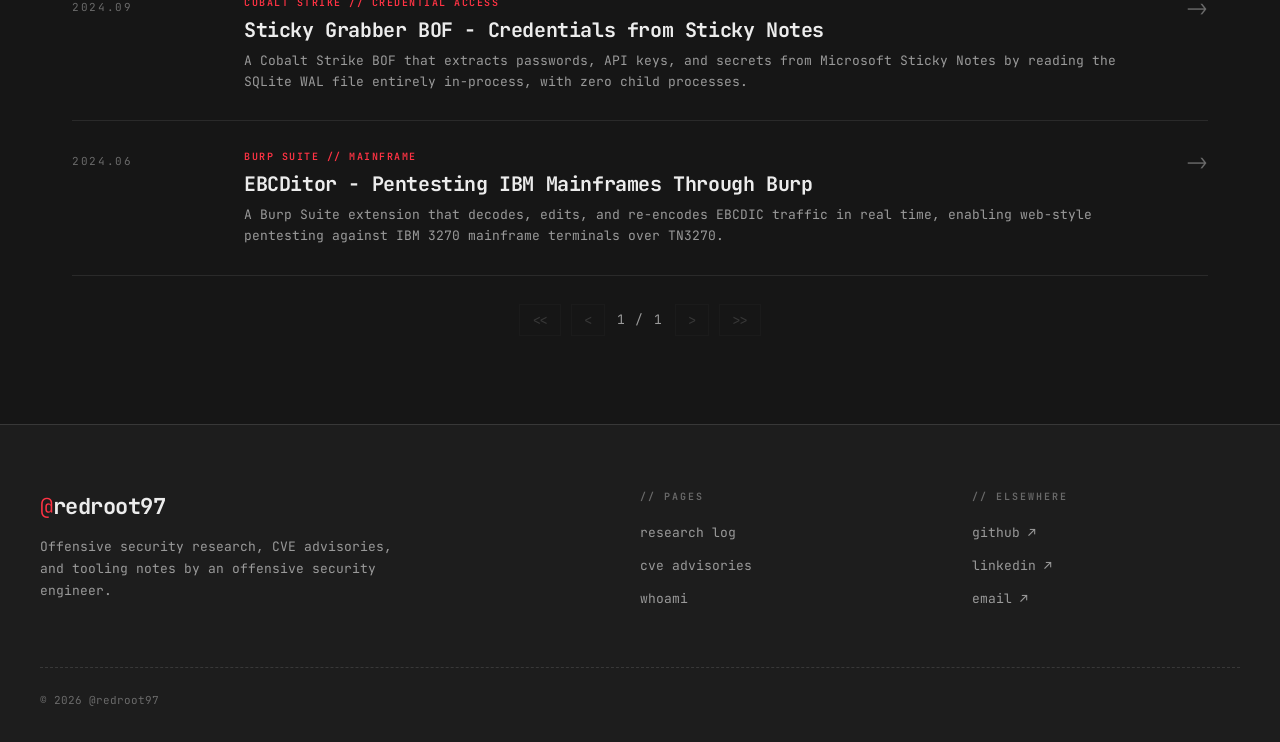
==== commit bf15d9e1: "Restore CVE advisories page; drop CVE-2026-28868 write-up Bring back every link to the cves page: na" ====
--- a/index.html
+++ b/index.html
@@ -22,6 +22,7 @@
         </a>
         <ul class="nav-links">
             <li><a href="./" class="active">research</a></li>
+            <li><a href="cves">cve</a></li>
             <li><a href="whoami">whoami</a></li>
             <li><a href="whoami#contact">contact</a></li>
         </ul>
@@ -118,6 +119,7 @@
             <h4>// pages</h4>
             <ul>
                 <li><a href="./">research log</a></li>
+                <li><a href="cves">cve advisories</a></li>
                 <li><a href="whoami">whoami</a></li>
             </ul>
         </div>
